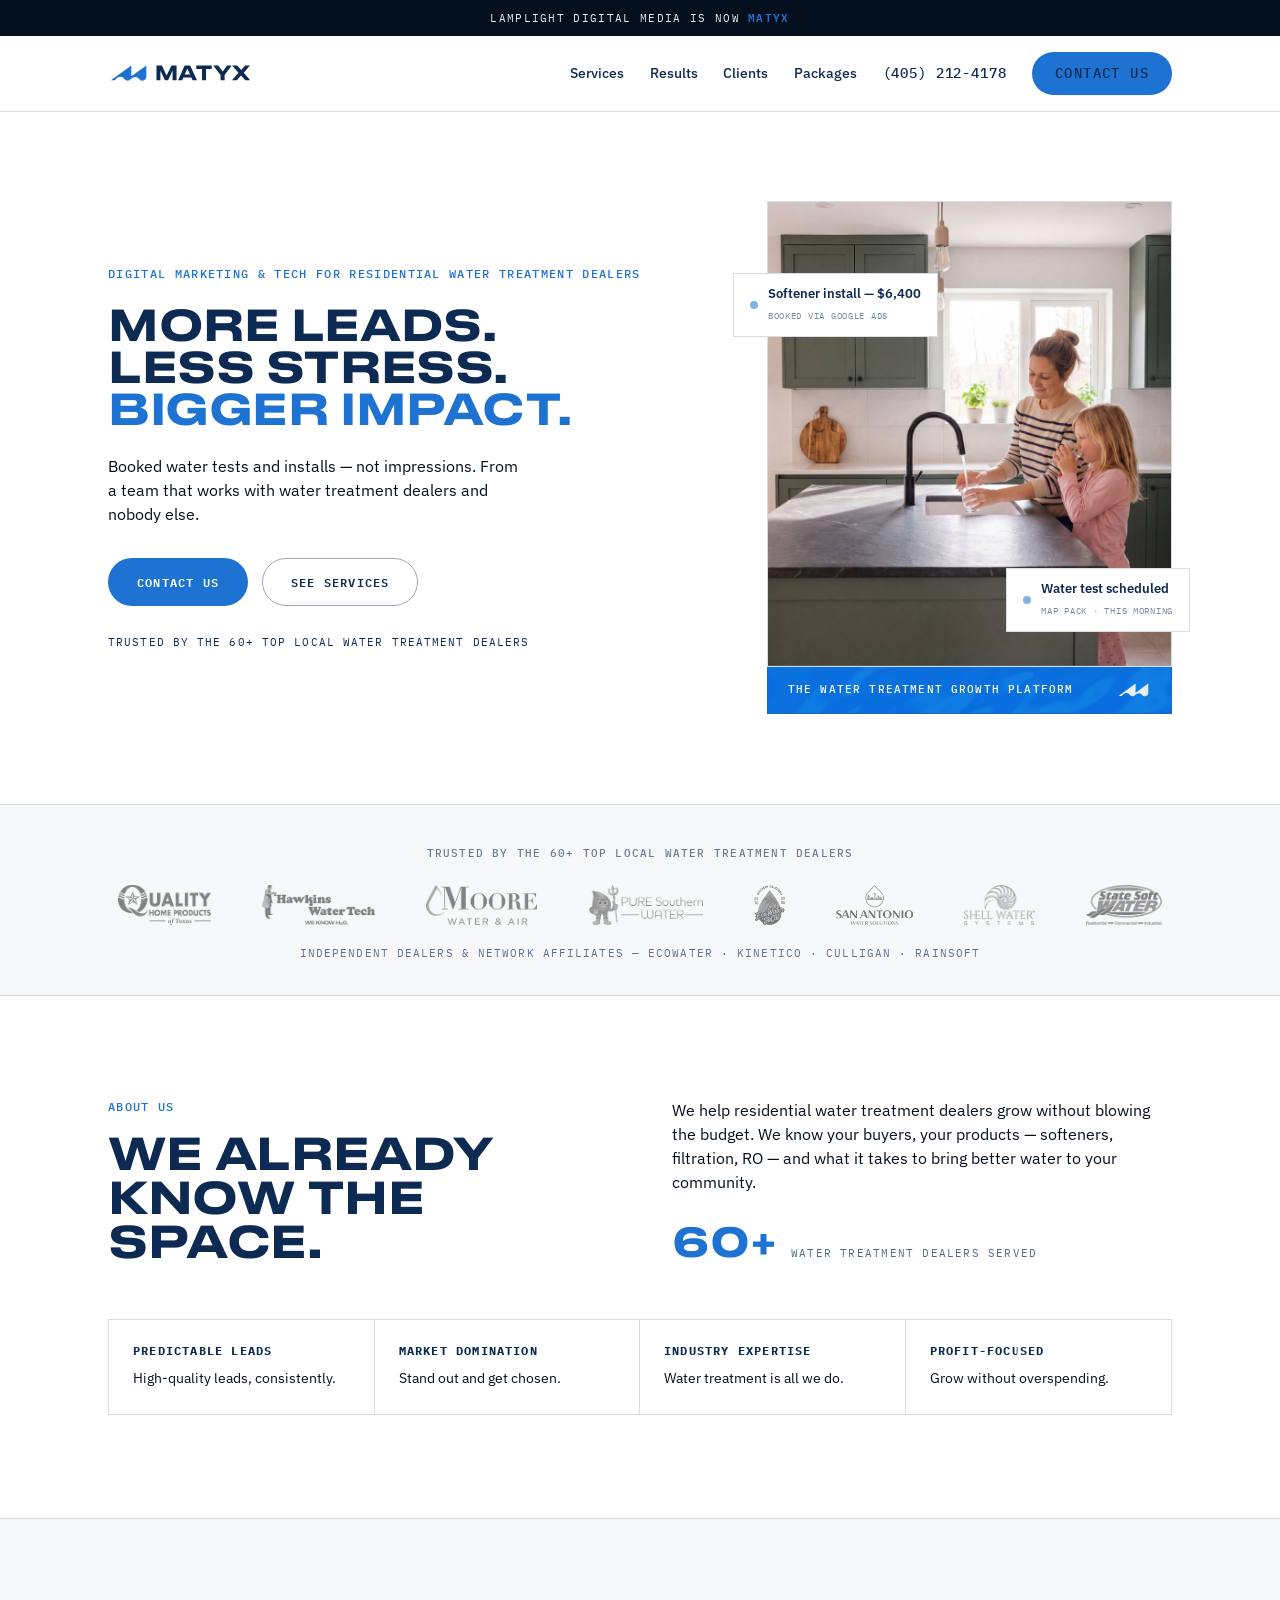
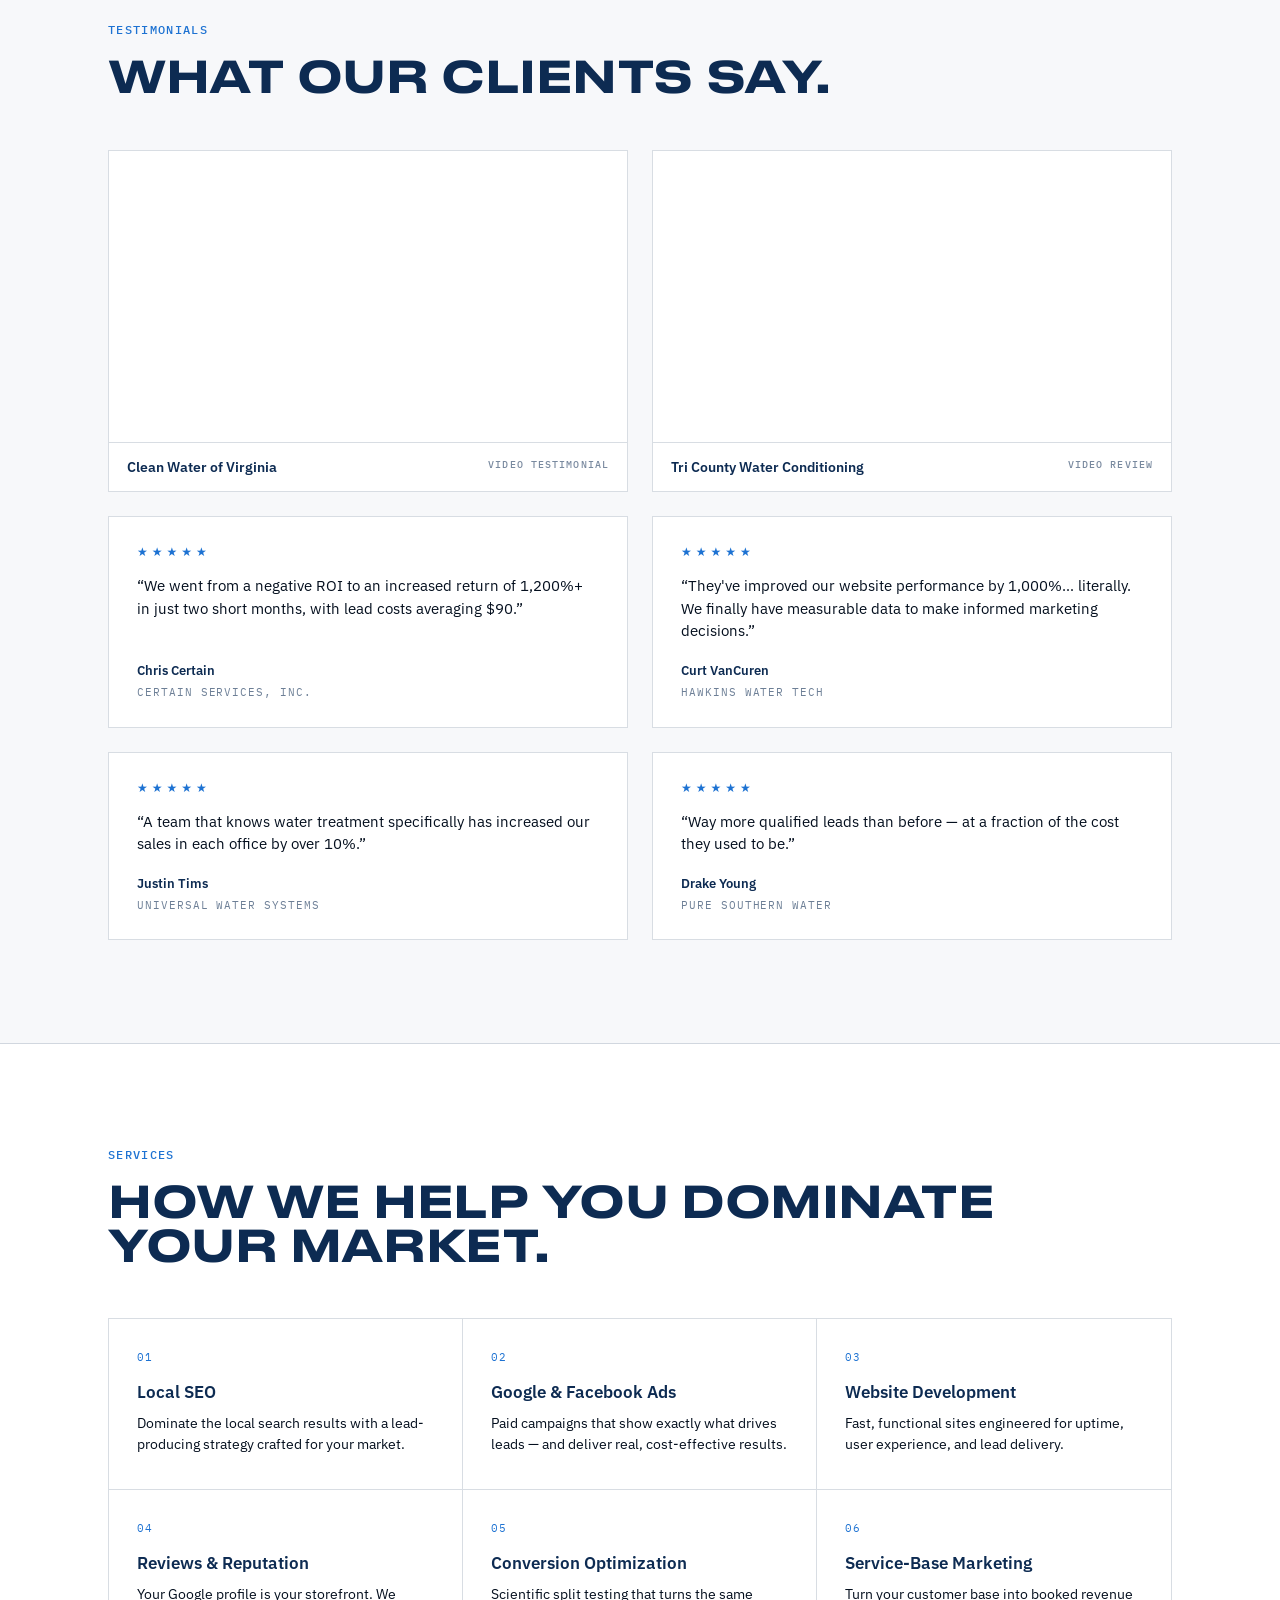
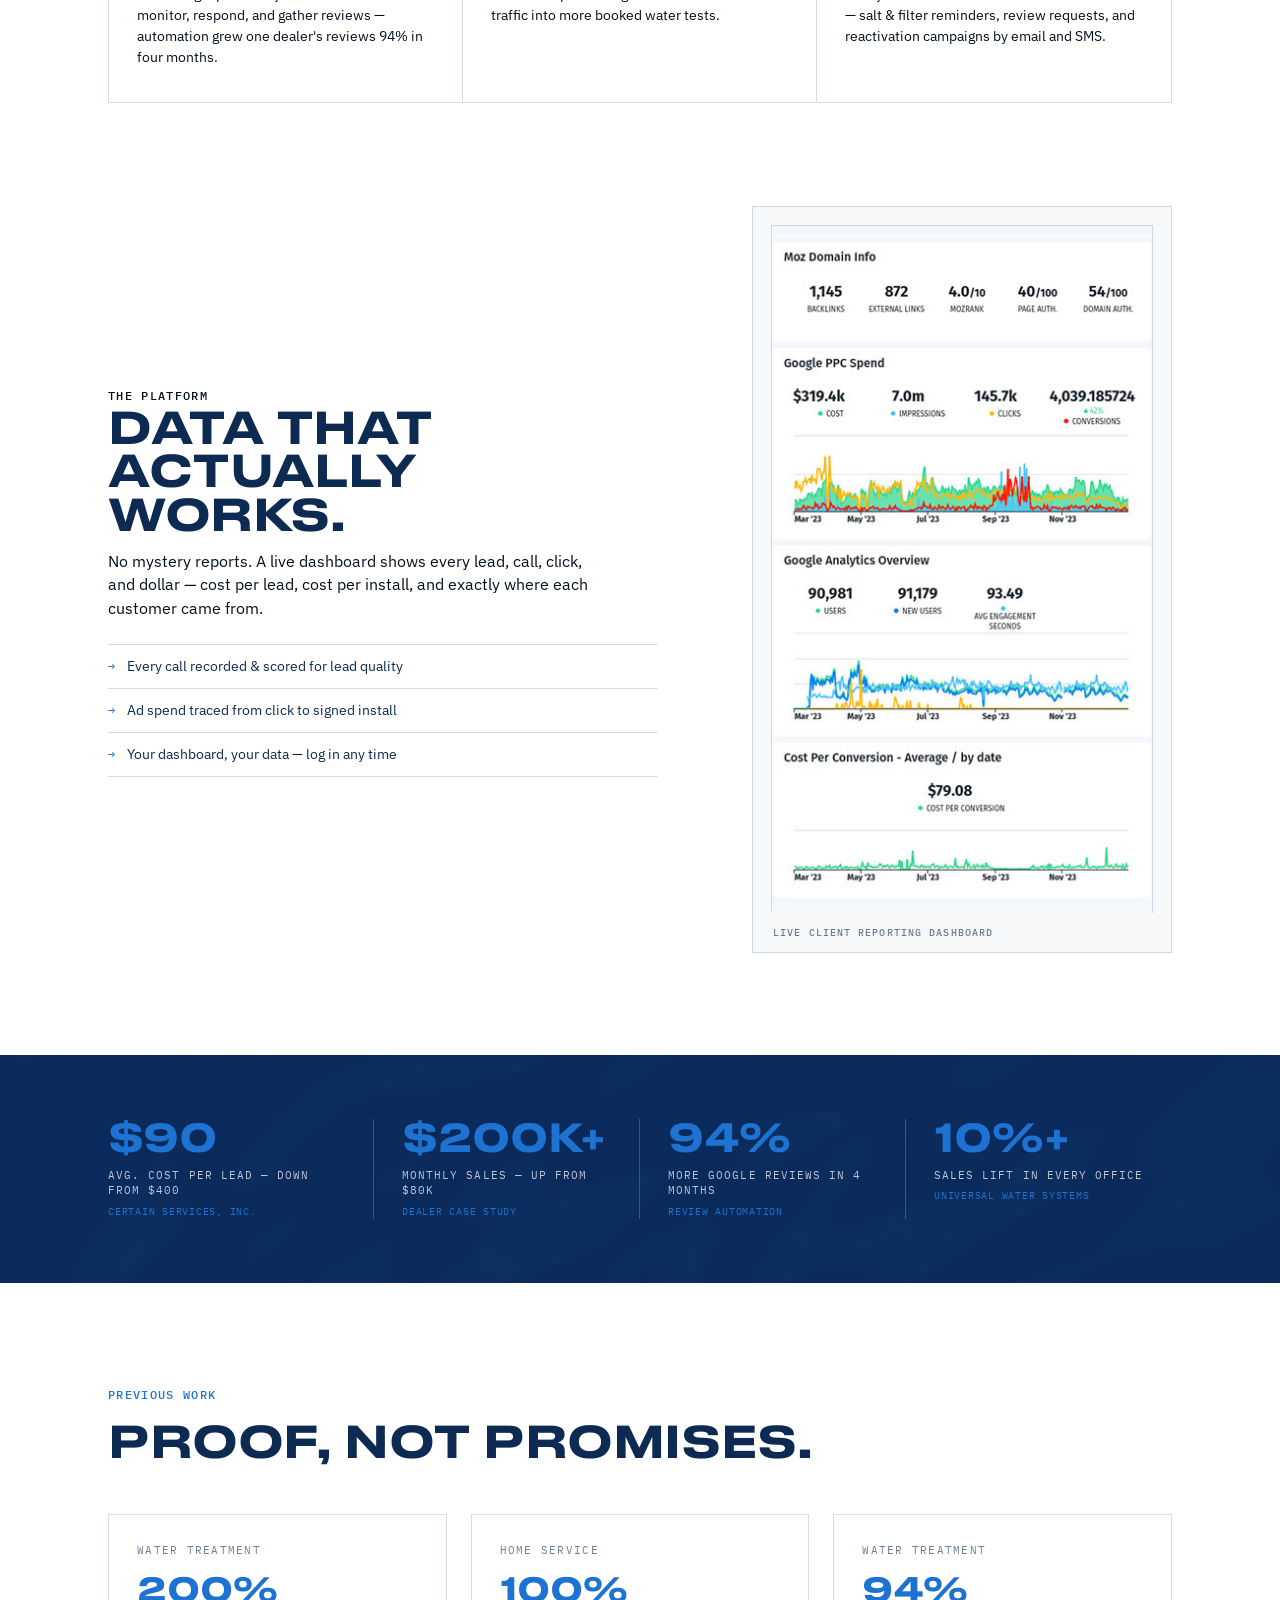
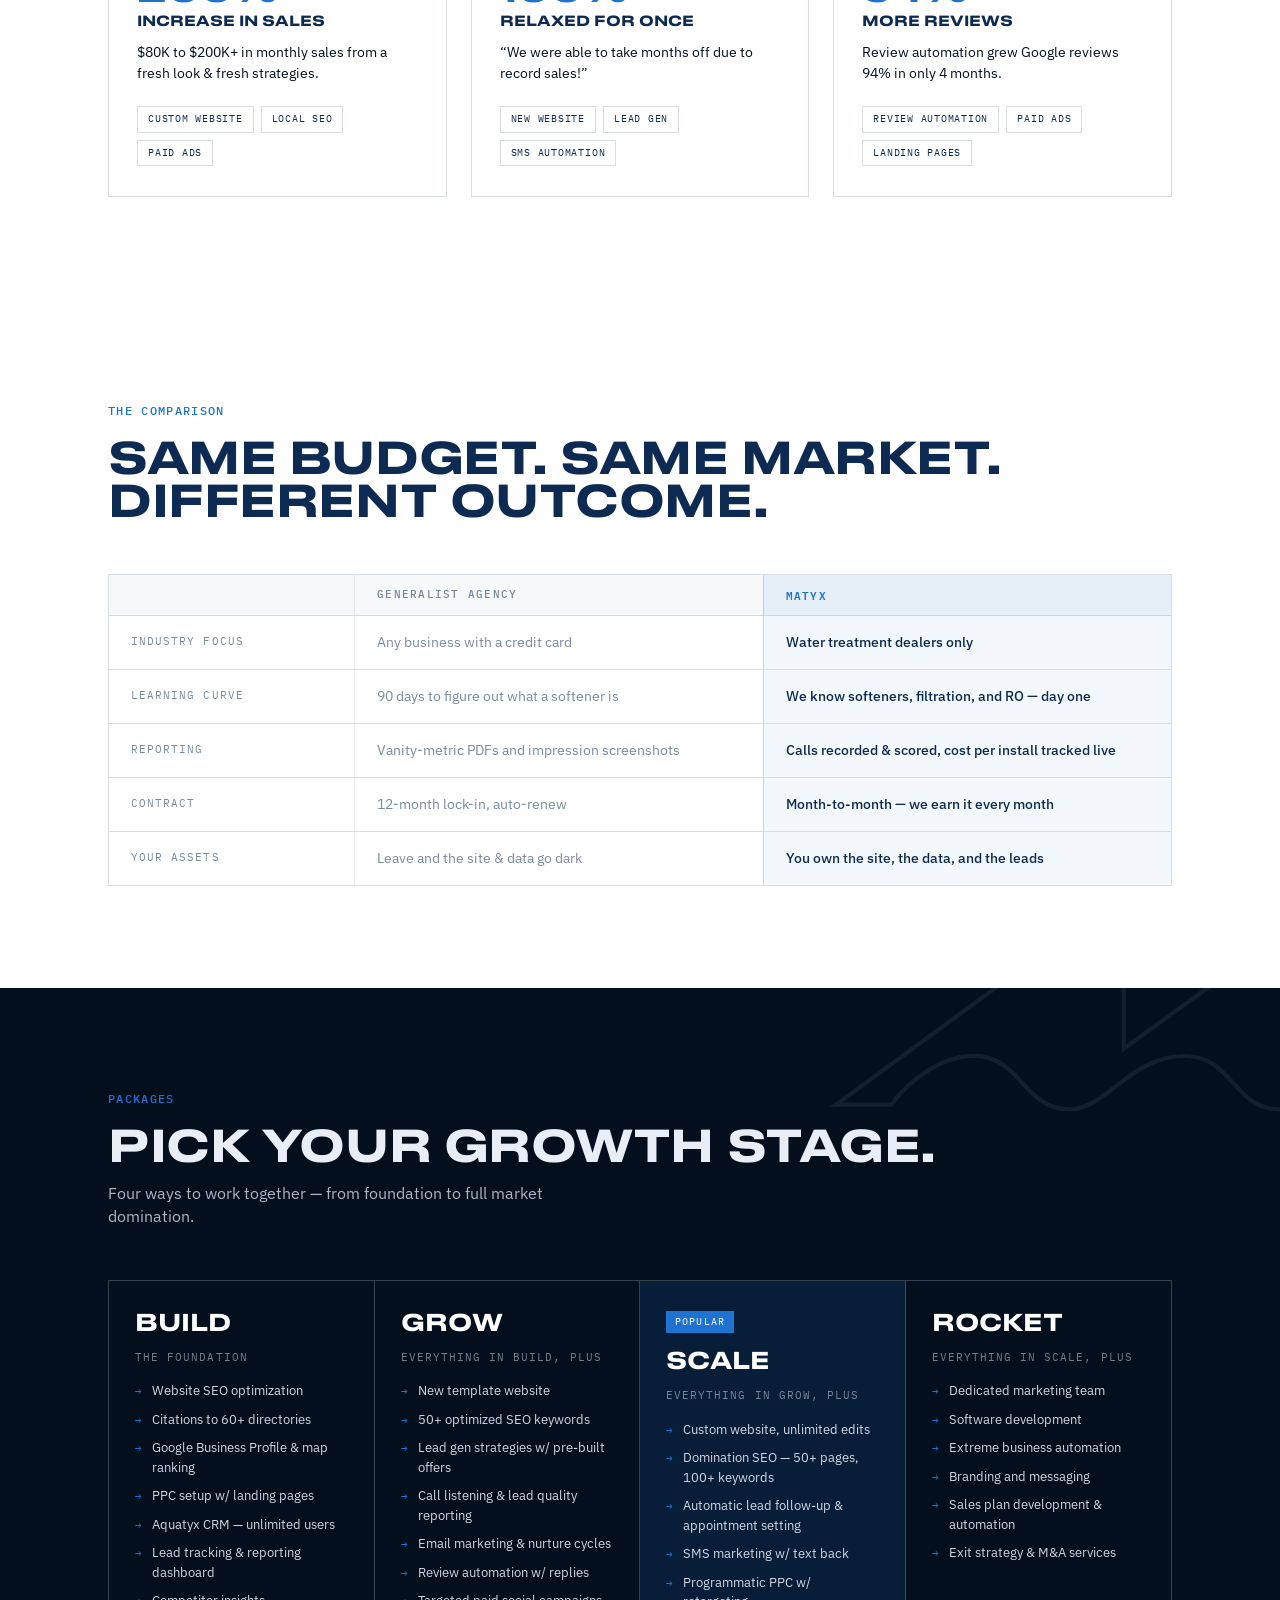
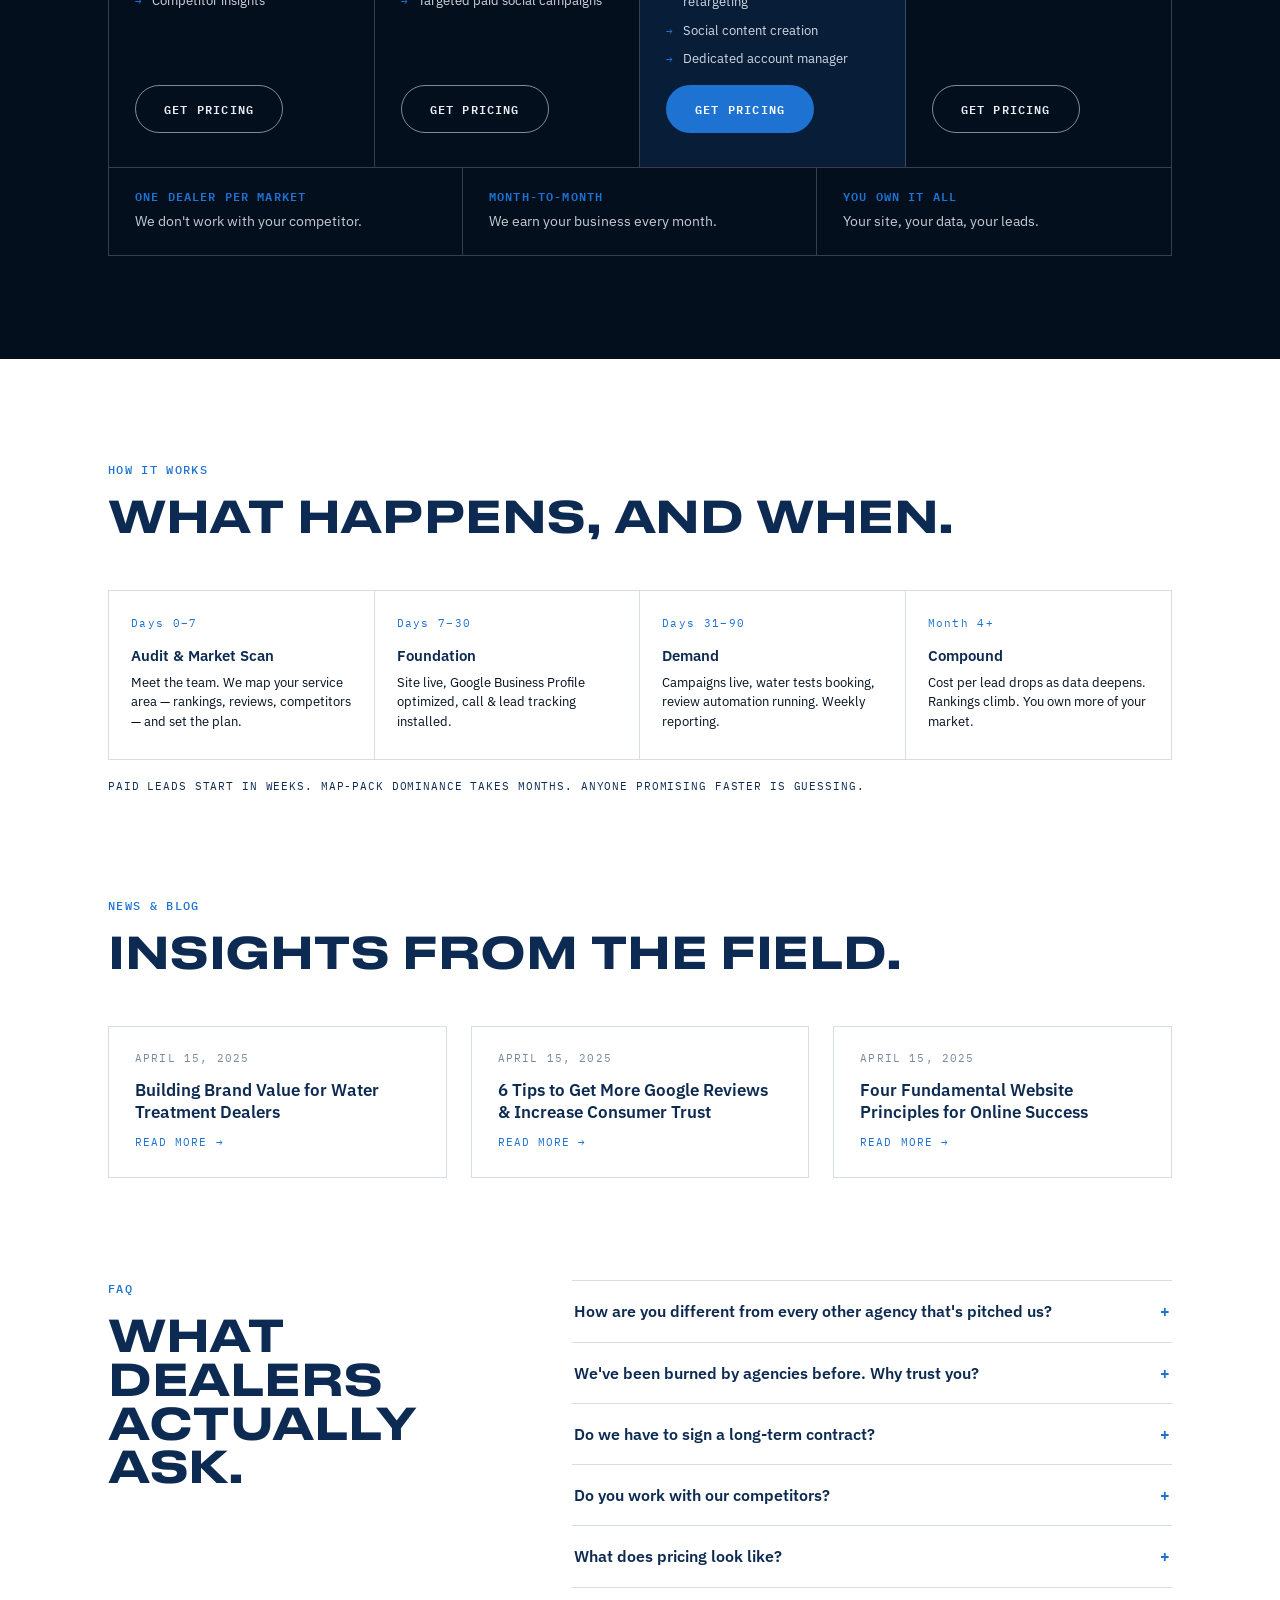
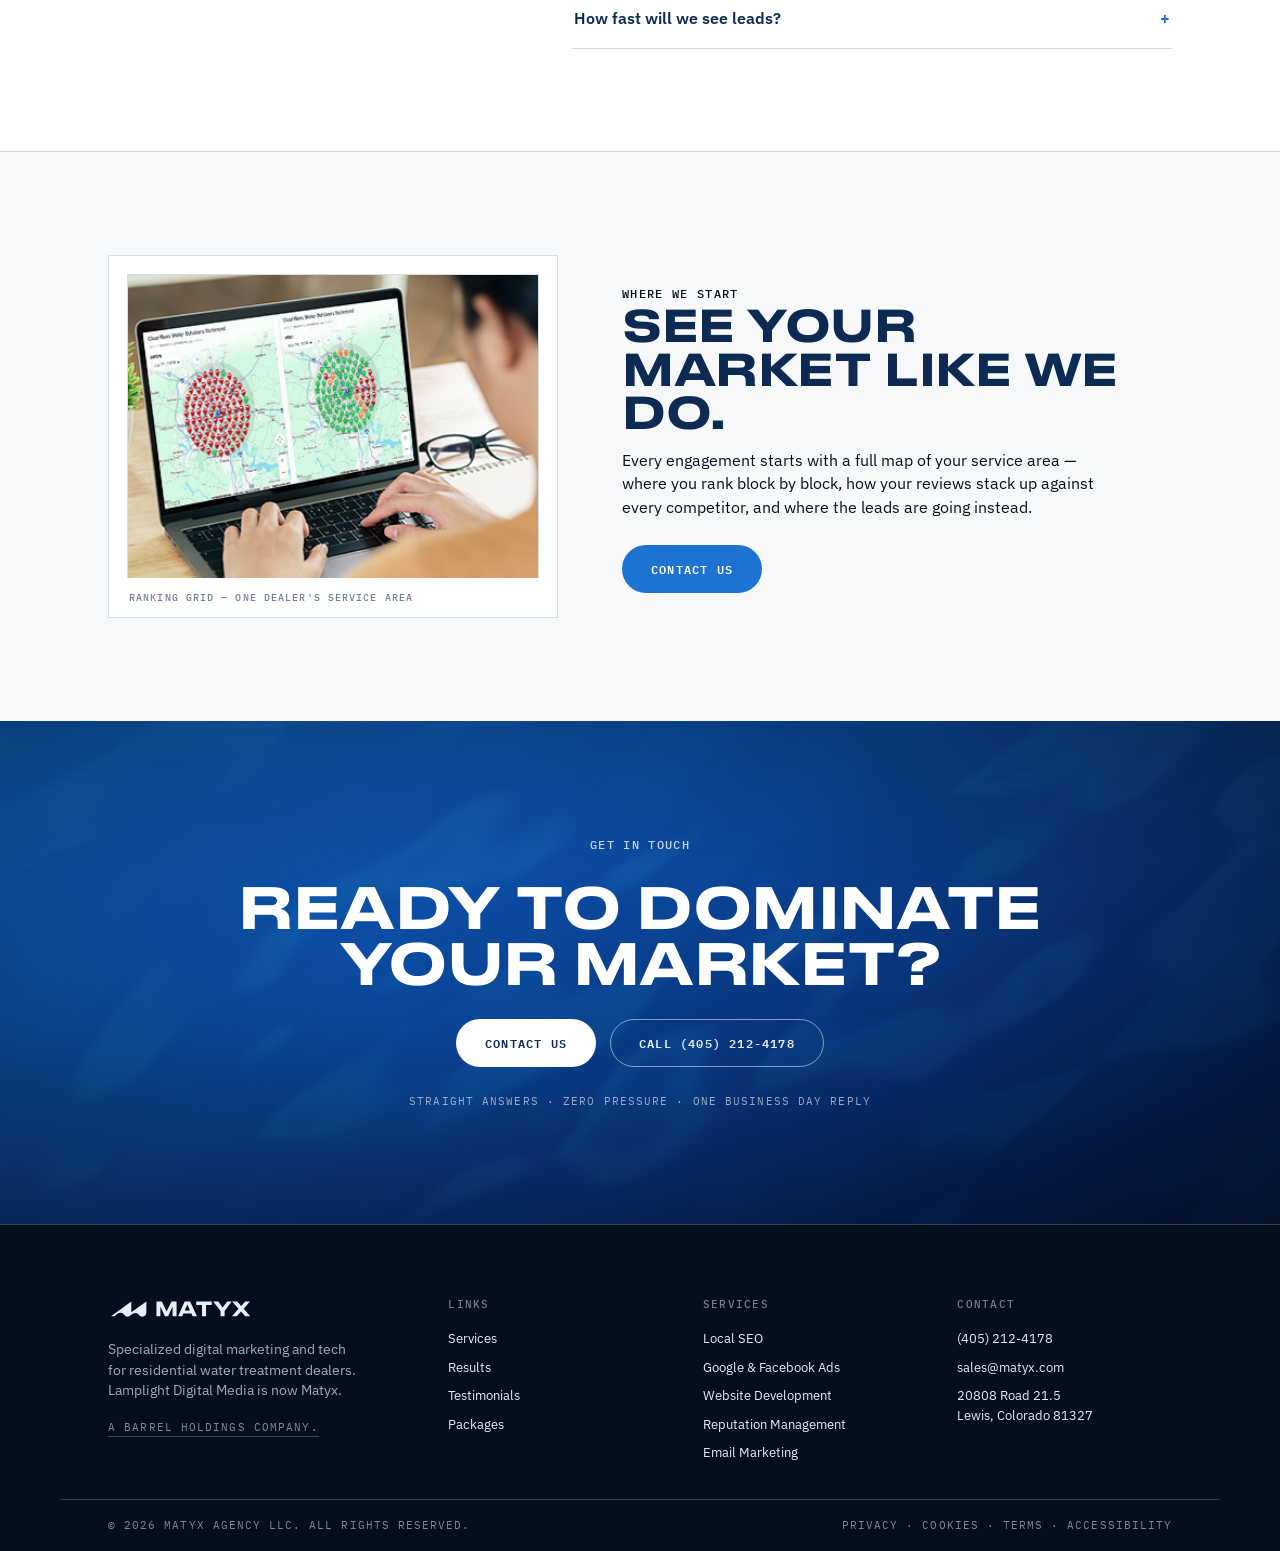
==== index.html @ 0704d893 "Add files via upload" ====
<!DOCTYPE html>
<html lang="en">
<head>
<meta charset="UTF-8">
<meta name="viewport" content="width=device-width, initial-scale=1.0">
<title>Matyx — Digital Marketing &amp; Tech for Water Treatment Dealers</title>
<meta name="description" content="Lamplight Digital Media is now Matyx. Specialized digital marketing and tech for residential water treatment dealers — more leads, less stress, bigger impact.">

<link rel="canonical" href="https://matyxdm.github.io/matyx-landing-page/">
<meta name="theme-color" content="#0D2B52">
<meta property="og:type" content="website">
<meta property="og:site_name" content="Matyx">
<meta property="og:title" content="Matyx — Digital Marketing &amp; Tech for Water Treatment Dealers">
<meta property="og:description" content="Lamplight Digital Media is now Matyx. Specialized digital marketing and tech for residential water treatment dealers — more leads, less stress, bigger impact.">
<meta property="og:url" content="https://matyxdm.github.io/matyx-landing-page/">
<meta property="og:image" content="https://matyxdm.github.io/matyx-landing-page/mom-daughter-green-island.jpg">
<meta name="twitter:card" content="summary_large_image">
<link rel="icon" type="image/svg+xml" href="icon.svg">
<link rel="preconnect" href="https://fonts.googleapis.com">
<link rel="preconnect" href="https://fonts.gstatic.com" crossorigin>
<link href="https://fonts.googleapis.com/css2?family=IBM+Plex+Sans:wght@400;500;600;700&family=IBM+Plex+Mono:wght@400;500;600&family=Archivo:wght@800&display=swap" rel="stylesheet">

<link rel="stylesheet" href="site.css">
<script type="application/ld+json">
{
  "@context": "https://schema.org",
  "@type": "ProfessionalService",
  "@id": "https://matyxdm.github.io/matyx-landing-page/#org",
  "name": "Matyx",
  "legalName": "Matyx Agency LLC",
  "alternateName": "Lamplight Digital Media",
  "description": "Specialized digital marketing and technology for residential water treatment dealers: local SEO, Google and Facebook ads, conversion websites, reputation management, and marketing automation.",
  "url": "https://matyxdm.github.io/matyx-landing-page/",
  "logo": "https://matyxdm.github.io/matyx-landing-page/logo-primary.svg",
  "image": "https://matyxdm.github.io/matyx-landing-page/mom-daughter-green-island.jpg",
  "telephone": "+1-405-212-4178",
  "email": "sales@matyx.com",
  "address": {
    "@type": "PostalAddress",
    "streetAddress": "20808 Road 21.5",
    "addressLocality": "Lewis",
    "addressRegion": "CO",
    "postalCode": "81327",
    "addressCountry": "US"
  },
  "areaServed": "United States",
  "parentOrganization": { "@type": "Organization", "name": "Barrel Holdings", "url": "https://barrel-holdings.com" },
  "knowsAbout": ["water treatment marketing", "water softener lead generation", "local SEO for water treatment dealers", "Google Ads for home services", "review and reputation management"],
  "hasOfferCatalog": {
    "@type": "OfferCatalog",
    "name": "Services",
    "itemListElement": [
      { "@type": "Offer", "itemOffered": { "@type": "Service", "name": "Local SEO for water treatment dealers" } },
      { "@type": "Offer", "itemOffered": { "@type": "Service", "name": "Google & Facebook advertising" } },
      { "@type": "Offer", "itemOffered": { "@type": "Service", "name": "Website development" } },
      { "@type": "Offer", "itemOffered": { "@type": "Service", "name": "Reviews & reputation management" } },
      { "@type": "Offer", "itemOffered": { "@type": "Service", "name": "Conversion rate optimization" } },
      { "@type": "Offer", "itemOffered": { "@type": "Service", "name": "Email & SMS service-base marketing" } }
    ]
  }
}
</script>
<script type="application/ld+json">
{
  "@context": "https://schema.org",
  "@type": "FAQPage",
  "mainEntity": [
    {
      "@type": "Question",
      "name": "How is Matyx different from other marketing agencies?",
      "acceptedAnswer": {
        "@type": "Answer",
        "text": "Matyx only works with water treatment dealers. There is no learning curve on the products, buyers, or seasonality, and every decision is informed by campaign data from 60+ dealers."
      }
    },
    {
      "@type": "Question",
      "name": "Why trust Matyx if we've been burned by agencies before?",
      "acceptedAnswer": {
        "@type": "Answer",
        "text": "Everything is verifiable: calls are recorded and scored, every dollar is traced from click to install, and clients get a live dashboard they can check any time instead of a monthly PDF."
      }
    },
    {
      "@type": "Question",
      "name": "Do we have to sign a long-term contract?",
      "acceptedAnswer": {
        "@type": "Answer",
        "text": "No. Matyx works month-to-month and earns your business every month."
      }
    },
    {
      "@type": "Question",
      "name": "Does Matyx work with our competitors?",
      "acceptedAnswer": {
        "@type": "Answer",
        "text": "One dealer per market. If Matyx works with you, it does not take your competitor's call."
      }
    },
    {
      "@type": "Question",
      "name": "What does pricing look like?",
      "acceptedAnswer": {
        "@type": "Answer",
        "text": "Four packages \u2014 Build, Grow, Scale, and Rocket \u2014 sized to where your dealership is today. Request pricing and Matyx will recommend the one that actually fits."
      }
    },
    {
      "@type": "Question",
      "name": "How fast will we see leads?",
      "acceptedAnswer": {
        "@type": "Answer",
        "text": "Paid campaigns typically produce booked appointments within the first few weeks. Organic rankings and map-pack dominance build over months, with the trajectory visible in your dashboard."
      }
    }
  ]
}
</script>
</head>
<body>

<!-- ================= ANNOUNCEMENT ================= -->
<div class="announce">Lamplight Digital Media is now <em>Matyx</em></div>

<!-- ================= NAV ================= -->
<header class="nav">
  <input type="checkbox" id="navToggle" class="nav-toggle">
  <div class="nav-inner">
    <a class="nav-logo" href="#top" aria-label="Matyx home">
      <img src="logo-primary.svg" alt="Matyx">
    </a>
    <nav class="nav-links" aria-label="Primary">
      <a href="#services">Services</a>
      <a href="#work">Results</a>
      <a href="#testimonials">Clients</a>
      <a href="#packages">Packages</a>
      <a class="nav-phone" href="tel:+14052124178">(405) 212-4178</a>
      <a class="btn btn-blue" href="contact.html">Contact Us</a>
    </nav>
    <label for="navToggle" class="nav-burger" aria-label="Toggle menu"><span></span><span></span><span></span></label>
  </div>
  <nav class="nav-menu" aria-label="Mobile">
    <a href="#services">Services</a>
    <a href="#work">Results</a>
    <a href="#testimonials">Clients</a>
    <a href="#packages">Packages</a>
    <a href="contact.html">Contact</a>
    <a href="tel:+14052124178">Call (405) 212-4178</a>
  </nav>
</header>

<!-- ================= HERO ================= -->
<section class="hero" id="top">
  <div class="wrap hero-grid">
    <div class="hero-copy">
      <span class="eyebrow rv">Digital Marketing &amp; Tech for Residential Water Treatment Dealers</span>
      <h1 class="display hero-h1">
        <span class="rv">More leads.</span>
        <span class="rv rv-d1">Less stress.</span>
        <span class="rv rv-d2 accent">Bigger impact.</span>
      </h1>
      <p class="hero-sub rv rv-d2">Booked water tests and installs — not impressions. From a team that works with water treatment dealers and nobody else.</p>
      <div class="hero-actions rv rv-d3">
        <a class="btn btn-blue" href="contact.html">Contact Us</a>
        <a class="btn btn-outline-navy" href="#services">See Services</a>
      </div>
      <p class="hero-trust rv rv-d3">Trusted by the 60+ top local water treatment dealers</p>
    </div>
    <div class="hero-media rv rv-d1">
      <div class="photo">
        <img src="mom-daughter-green-island.jpg" alt="A mother and daughter share a glass of water at their kitchen island" fetchpriority="high">
      </div>
      <!-- VET: illustrative lead-notification vignettes — representative job types/values, not specific client claims -->
      <div class="toast toast-1" aria-hidden="true">
        <span class="t-dot"></span>
        <div><strong>Softener install — $6,400</strong><span>Booked via Google Ads</span></div>
      </div>
      <div class="toast toast-2" aria-hidden="true">
        <span class="t-dot"></span>
        <div><strong>Water test scheduled</strong><span>Map Pack &middot; this morning</span></div>
      </div>
      <div class="plate">
        <span class="eyebrow">The Water Treatment Growth Platform</span>
        <img src="icon-ice.svg" alt="" aria-hidden="true">
      </div>
    </div>
  </div>
</section>

<!-- ================= CLIENT LOGOS ================= -->
<section class="clients" aria-label="Clients">
  <div class="wrap clients-inner">
    <div class="clients-label"><span class="eyebrow">Trusted by the 60+ top local water treatment dealers</span></div>
    <div class="logo-row">
      <img src="quality.png" alt="Quality Home Products of Texas">
      <img src="hawk.png" alt="Hawkins Water Tech">
      <img src="moore.png" alt="Moore Water &amp; Air">
      <img src="pure-southern.png" alt="Pure Southern Water">
      <img src="ecosocal.png" alt="EcoWater Southern California">
      <img src="san.png" alt="San Antonio Water Solutions">
      <img src="shell.png" alt="Shell Water Systems">
      <img src="state.png" alt="State Soft Water">
    </div>
    <!-- VET: confirm client roster supports naming these dealer networks -->
    <p class="clients-networks">Independent dealers &amp; network affiliates — EcoWater &middot; Kinetico &middot; Culligan &middot; RainSoft</p>
  </div>
</section>

<!-- ================= ABOUT ================= -->
<section class="section" id="about">
  <div class="wrap">
    <div class="about-grid">
      <div class="section-head" style="margin-bottom:0">
        <span class="eyebrow rv">About us</span>
        <h2 class="display rv rv-d1">We already know the space.</h2>
      </div>
      <div class="about-right rv rv-d2">
        <p>We help residential water treatment dealers grow without blowing the budget. We know your buyers, your products — softeners, filtration, RO — and what it takes to bring better water to your community.</p>
        <div class="stat">
          <span class="num">60+</span>
          <span class="lbl">Water treatment dealers served</span>
        </div>
      </div>
    </div>
    <div class="pillar-row frame rv rv-d2">
      <div class="cell"><h3>Predictable Leads</h3><p>High-quality leads, consistently.</p></div>
      <div class="cell"><h3>Market Domination</h3><p>Stand out and get chosen.</p></div>
      <div class="cell"><h3>Industry Expertise</h3><p>Water treatment is all we do.</p></div>
      <div class="cell"><h3>Profit-Focused</h3><p>Grow without overspending.</p></div>
    </div>
  </div>
</section>

<!-- ================= TESTIMONIALS ================= -->
<section class="testi-section section" id="testimonials">
  <div class="wrap">
    <div class="section-head">
      <span class="eyebrow rv">Testimonials</span>
      <h2 class="display rv rv-d1">What our clients say.</h2>
    </div>
    <div class="video-grid rv rv-d1">
      <figure class="video-card">
        <div class="embed">
          <iframe src="https://www.youtube-nocookie.com/embed/NvCfTpfBpXk" title="Clean Water of Virginia testimonial" loading="lazy" allow="accelerometer; autoplay; clipboard-write; encrypted-media; gyroscope; picture-in-picture" allowfullscreen></iframe>
        </div>
        <figcaption class="cap">
          <span class="who">Clean Water of Virginia</span>
          <span class="eyebrow">Video testimonial</span>
        </figcaption>
      </figure>
      <figure class="video-card">
        <div class="embed">
          <iframe src="https://www.youtube-nocookie.com/embed/fwCjigZ-be4" title="Tri County Water Conditioning review" loading="lazy" allow="accelerometer; autoplay; clipboard-write; encrypted-media; gyroscope; picture-in-picture" allowfullscreen></iframe>
        </div>
        <figcaption class="cap">
          <span class="who">Tri County Water Conditioning</span>
          <span class="eyebrow">Video review</span>
        </figcaption>
      </figure>
    </div>
    <div class="quote-grid">
      <figure class="quote-card rv">
        <span class="stars" aria-label="5 stars">★★★★★</span>
        <blockquote>&ldquo;We went from a negative ROI to an increased return of 1,200%+ in just two short months, with lead costs averaging $90.&rdquo;</blockquote>
        <figcaption><p class="who">Chris Certain</p><p class="co">Certain Services, Inc.</p></figcaption>
      </figure>
      <figure class="quote-card rv rv-d1">
        <span class="stars" aria-label="5 stars">★★★★★</span>
        <blockquote>&ldquo;They've improved our website performance by 1,000%&hellip; literally. We finally have measurable data to make informed marketing decisions.&rdquo;</blockquote>
        <figcaption><p class="who">Curt VanCuren</p><p class="co">Hawkins Water Tech</p></figcaption>
      </figure>
      <figure class="quote-card rv rv-d2">
        <span class="stars" aria-label="5 stars">★★★★★</span>
        <blockquote>&ldquo;A team that knows water treatment specifically has increased our sales in each office by over 10%.&rdquo;</blockquote>
        <figcaption><p class="who">Justin Tims</p><p class="co">Universal Water Systems</p></figcaption>
      </figure>
      <figure class="quote-card rv rv-d3">
        <span class="stars" aria-label="5 stars">★★★★★</span>
        <blockquote>&ldquo;Way more qualified leads than before — at a fraction of the cost they used to be.&rdquo;</blockquote>
        <figcaption><p class="who">Drake Young</p><p class="co">Pure Southern Water</p></figcaption>
      </figure>
    </div>
  </div>
</section>

<!-- ================= SERVICES ================= -->
<section class="section" id="services">
  <div class="wrap">
    <div class="section-head">
      <span class="eyebrow rv">Services</span>
      <h2 class="display rv rv-d1">How we help you dominate your market.</h2>
    </div>
    <div class="services-grid frame rv rv-d2">
      <article class="service">
        <span class="num">01</span>
        <h3>Local SEO</h3>
        <p>Dominate the local search results with a lead-producing strategy crafted for your market.</p>
      </article>
      <article class="service">
        <span class="num">02</span>
        <h3>Google &amp; Facebook Ads</h3>
        <p>Paid campaigns that show exactly what drives leads — and deliver real, cost-effective results.</p>
      </article>
      <article class="service">
        <span class="num">03</span>
        <h3>Website Development</h3>
        <p>Fast, functional sites engineered for uptime, user experience, and lead delivery.</p>
      </article>
      <article class="service">
        <span class="num">04</span>
        <h3>Reviews &amp; Reputation</h3>
        <p>Your Google profile is your storefront. We monitor, respond, and gather reviews — automation grew one dealer's reviews 94% in four months.</p>
      </article>
      <article class="service">
        <span class="num">05</span>
        <h3>Conversion Optimization</h3>
        <p>Scientific split testing that turns the same traffic into more booked water tests.</p>
      </article>
      <article class="service">
        <span class="num">06</span>
        <h3>Service-Base Marketing</h3>
        <p>Turn your customer base into booked revenue — salt &amp; filter reminders, review requests, and reactivation campaigns by email and SMS.</p>
      </article>
    </div>
  </div>
</section>

<!-- ================= DATA / DASHBOARD ================= -->
<section class="section data-section" id="data" style="padding-top:0">
  <div class="wrap data-grid">
    <div class="data-copy">
      <span class="eyebrow rv">The platform</span>
      <h2 class="display rv rv-d1">Data that actually works.</h2>
      <p class="rv rv-d2">No mystery reports. A live dashboard shows every lead, call, click, and dollar — cost per lead, cost per install, and exactly where each customer came from.</p>
      <ul class="data-points rv rv-d2">
        <li>Every call recorded &amp; scored for lead quality</li>
        <li>Ad spend traced from click to signed install</li>
        <li>Your dashboard, your data — log in any time</li>
      </ul>
    </div>
    <figure class="data-shot rv rv-d1">
      <img src="dash-1.jpg" alt="Live reporting dashboard: PPC spend, analytics, and cost per conversion" loading="lazy">
      <figcaption class="eyebrow">Live client reporting dashboard</figcaption>
    </figure>
  </div>
</section>

<!-- ================= METRICS ================= -->
<!-- Stats sourced from client testimonials & case studies on this page -->
<section class="metrics-band" aria-label="Results">
  <div class="wrap metrics-grid">
    <div class="metric rv"><p class="num"><em>$90</em></p><p class="lbl">Avg. cost per lead — down from $400</p><p class="src">Certain Services, Inc.</p></div>
    <div class="metric rv rv-d1"><p class="num"><em>$200K+</em></p><p class="lbl">Monthly sales — up from $80K</p><p class="src">Dealer case study</p></div>
    <div class="metric rv rv-d2"><p class="num"><em>94%</em></p><p class="lbl">More Google reviews in 4 months</p><p class="src">Review automation</p></div>
    <div class="metric rv rv-d3"><p class="num"><em>10%+</em></p><p class="lbl">Sales lift in every office</p><p class="src">Universal Water Systems</p></div>
  </div>
</section>

<!-- ================= WORK ================= -->
<section class="section" id="work">
  <div class="wrap">
    <div class="section-head">
      <span class="eyebrow rv">Previous work</span>
      <h2 class="display rv rv-d1">Proof, not promises.</h2>
    </div>
    <div class="work-grid">
      <article class="case rv">
        <span class="tag">Water Treatment</span>
        <p class="result">200% <small>Increase in sales</small></p>
        <p>$80K to $200K+ in monthly sales from a fresh look &amp; fresh strategies.</p>
        <ul><li>Custom website</li><li>Local SEO</li><li>Paid ads</li></ul>
      </article>
      <article class="case rv rv-d1">
        <span class="tag">Home Service</span>
        <p class="result">100% <small>Relaxed for once</small></p>
        <p>&ldquo;We were able to take months off due to record sales!&rdquo;</p>
        <ul><li>New website</li><li>Lead gen</li><li>SMS automation</li></ul>
      </article>
      <article class="case rv rv-d2">
        <span class="tag">Water Treatment</span>
        <p class="result">94% <small>More reviews</small></p>
        <p>Review automation grew Google reviews 94% in only 4 months.</p>
        <ul><li>Review automation</li><li>Paid ads</li><li>Landing pages</li></ul>
      </article>
    </div>
  </div>
</section>

<!-- ================= COMPARISON ================= -->
<section class="section compare-section" id="compare">
  <div class="wrap">
    <div class="section-head">
      <span class="eyebrow rv">The comparison</span>
      <h2 class="display rv rv-d1">Same budget. Same market. Different outcome.</h2>
    </div>
    <div class="compare-table frame rv rv-d2">
      <div class="compare-row compare-head-row">
        <div class="c-label"></div>
        <div class="c-them">Generalist agency</div>
        <div class="c-us">Matyx</div>
      </div>
      <div class="compare-row">
        <div class="c-label">Industry focus</div>
        <div class="c-them">Any business with a credit card</div>
        <div class="c-us">Water treatment dealers only</div>
      </div>
      <div class="compare-row">
        <div class="c-label">Learning curve</div>
        <div class="c-them">90 days to figure out what a softener is</div>
        <div class="c-us">We know softeners, filtration, and RO — day one</div>
      </div>
      <div class="compare-row">
        <div class="c-label">Reporting</div>
        <div class="c-them">Vanity-metric PDFs and impression screenshots</div>
        <div class="c-us">Calls recorded &amp; scored, cost per install tracked live</div>
      </div>
      <!-- VET: contract terms + asset ownership claims below -->
      <div class="compare-row">
        <div class="c-label">Contract</div>
        <div class="c-them">12-month lock-in, auto-renew</div>
        <div class="c-us">Month-to-month — we earn it every month</div>
      </div>
      <div class="compare-row">
        <div class="c-label">Your assets</div>
        <div class="c-them">Leave and the site &amp; data go dark</div>
        <div class="c-us">You own the site, the data, and the leads</div>
      </div>
    </div>
  </div>
</section>

<!-- ================= PACKAGES ================= -->
<section class="packages-section section" id="packages">
  <svg class="packages-watermark" viewBox="0 0 140 72" aria-hidden="true">
    <path d="M129.119 10L78.4253 46.7458V10L10 60.0673H23.2023C23.2023 60.0673 31.368 48.4744 42.7524 48.4744C54.1367 48.4744 54.2857 61.17 65.6701 61.17C74.1637 61.17 80.0645 48.5042 92.7303 48.5042C104.591 48.5042 104.264 61.1998 115.648 61.1998H115.916C123.069 61.0806 129.059 55.2096 129.119 48.0869V10Z"/>
  </svg>
  <div class="wrap">
    <div class="section-head">
      <span class="eyebrow rv" style="color:var(--matyx-blue)">Packages</span>
      <h2 class="display rv rv-d1">Pick your growth stage.</h2>
      <p class="sub rv rv-d2">Four ways to work together — from foundation to full market domination.</p>
    </div>
    <div class="packages-grid rv rv-d2">
      <article class="pack">
        <h3 class="pack-name">Build</h3>
        <p class="pack-base">The foundation</p>
        <ul>
          <li>Website SEO optimization</li>
          <li>Citations to 60+ directories</li>
          <li>Google Business Profile &amp; map ranking</li>
          <li>PPC setup w/ landing pages</li>
          <li>Aquatyx CRM — unlimited users</li>
          <li>Lead tracking &amp; reporting dashboard</li>
          <li>Competitor insights</li>
        </ul>
        <a class="btn btn-outline-ice" href="contact.html">Get Pricing</a>
      </article>
      <article class="pack">
        <h3 class="pack-name">Grow</h3>
        <p class="pack-base">Everything in Build, plus</p>
        <ul>
          <li>New template website</li>
          <li>50+ optimized SEO keywords</li>
          <li>Lead gen strategies w/ pre-built offers</li>
          <li>Call listening &amp; lead quality reporting</li>
          <li>Email marketing &amp; nurture cycles</li>
          <li>Review automation w/ replies</li>
          <li>Targeted paid social campaigns</li>
        </ul>
        <a class="btn btn-outline-ice" href="contact.html">Get Pricing</a>
      </article>
      <article class="pack popular">
        <span class="pack-tag">Popular</span>
        <h3 class="pack-name">Scale</h3>
        <p class="pack-base">Everything in Grow, plus</p>
        <ul>
          <li>Custom website, unlimited edits</li>
          <li>Domination SEO — 50+ pages, 100+ keywords</li>
          <li>Automatic lead follow-up &amp; appointment setting</li>
          <li>SMS marketing w/ text back</li>
          <li>Programmatic PPC w/ retargeting</li>
          <li>Social content creation</li>
          <li>Dedicated account manager</li>
        </ul>
        <a class="btn btn-blue" href="contact.html">Get Pricing</a>
      </article>
      <article class="pack">
        <h3 class="pack-name">Rocket</h3>
        <p class="pack-base">Everything in Scale, plus</p>
        <ul>
          <li>Dedicated marketing team</li>
          <li>Software development</li>
          <li>Extreme business automation</li>
          <li>Branding and messaging</li>
          <li>Sales plan development &amp; automation</li>
          <li>Exit strategy &amp; M&amp;A services</li>
        </ul>
        <a class="btn btn-outline-ice" href="contact.html">Get Pricing</a>
      </article>
    </div>
    <!-- VET: confirm territory exclusivity, month-to-month terms, and asset ownership before launch -->
    <div class="trust-row rv">
      <div class="trust-cell">
        <h3>One dealer per market</h3>
        <p>We don't work with your competitor.</p>
      </div>
      <div class="trust-cell">
        <h3>Month-to-month</h3>
        <p>We earn your business every month.</p>
      </div>
      <div class="trust-cell">
        <h3>You own it all</h3>
        <p>Your site, your data, your leads.</p>
      </div>
    </div>
  </div>
</section>

<!-- ================= PROCESS ================= -->
<section class="section" id="process">
  <div class="wrap">
    <div class="section-head">
      <span class="eyebrow rv">How it works</span>
      <h2 class="display rv rv-d1">What happens, and when.</h2>
    </div>
    <!-- VET: timeline phase claims — confirm typical delivery pace with the team -->
    <div class="process-grid frame rv rv-d2">
      <article class="step">
        <span class="step-num">Days 0&ndash;7</span>
        <h3>Audit &amp; Market Scan</h3>
        <p>Meet the team. We map your service area — rankings, reviews, competitors — and set the plan.</p>
      </article>
      <article class="step">
        <span class="step-num">Days 7&ndash;30</span>
        <h3>Foundation</h3>
        <p>Site live, Google Business Profile optimized, call &amp; lead tracking installed.</p>
      </article>
      <article class="step">
        <span class="step-num">Days 31&ndash;90</span>
        <h3>Demand</h3>
        <p>Campaigns live, water tests booking, review automation running. Weekly reporting.</p>
      </article>
      <article class="step">
        <span class="step-num">Month 4+</span>
        <h3>Compound</h3>
        <p>Cost per lead drops as data deepens. Rankings climb. You own more of your market.</p>
      </article>
    </div>
    <p class="process-note rv rv-d2">Paid leads start in weeks. Map-pack dominance takes months. Anyone promising faster is guessing.</p>
  </div>
</section>

<!-- ================= BLOG ================= -->
<section class="section" id="blog" style="padding-top:0">
  <div class="wrap">
    <div class="section-head">
      <span class="eyebrow rv">News &amp; blog</span>
      <h2 class="display rv rv-d1">Insights from the field.</h2>
    </div>
    <div class="blog-grid">
      <!-- Blog post links are placeholders — point at migrated post URLs when ready -->
      <a class="post rv" href="#blog">
        <span class="date">April 15, 2025</span>
        <h3>Building Brand Value for Water Treatment Dealers</h3>
        <span class="more">Read more →</span>
      </a>
      <a class="post rv rv-d1" href="#blog">
        <span class="date">April 15, 2025</span>
        <h3>6 Tips to Get More Google Reviews &amp; Increase Consumer Trust</h3>
        <span class="more">Read more →</span>
      </a>
      <a class="post rv rv-d2" href="#blog">
        <span class="date">April 15, 2025</span>
        <h3>Four Fundamental Website Principles for Online Success</h3>
        <span class="more">Read more →</span>
      </a>
    </div>
  </div>
</section>

<!-- ================= FAQ ================= -->
<section class="section faq-section" id="faq" style="padding-top:0">
  <div class="wrap faq-grid">
    <div class="section-head" style="margin-bottom:0">
      <span class="eyebrow rv">FAQ</span>
      <h2 class="display rv rv-d1">What dealers actually ask.</h2>
    </div>
    <div class="faq-list rv rv-d1">
      <details class="faq">
        <summary>How are you different from every other agency that's pitched us?</summary>
        <p>We only work with water treatment dealers. No learning curve on your products, your buyers, or your seasonality — and 60+ dealers' worth of campaign data behind every decision we make.</p>
      </details>
      <details class="faq">
        <summary>We've been burned by agencies before. Why trust you?</summary>
        <p>Most of our clients came to us burned. That's why everything is verifiable: calls recorded and scored, every dollar traced from click to install, and a live dashboard you can check any time — not a monthly PDF.</p>
      </details>
      <!-- VET: contract terms -->
      <details class="faq">
        <summary>Do we have to sign a long-term contract?</summary>
        <p>No. We work month-to-month and earn your business every month.</p>
      </details>
      <!-- VET: territory exclusivity policy -->
      <details class="faq">
        <summary>Do you work with our competitors?</summary>
        <p>One dealer per market. If we work with you, we don't take your competitor's call.</p>
      </details>
      <details class="faq">
        <summary>What does pricing look like?</summary>
        <p>Four packages — Build, Grow, Scale, and Rocket — sized to where your dealership is today. Request pricing and we'll tell you which one actually fits, even if it's the cheapest one.</p>
      </details>
      <details class="faq">
        <summary>How fast will we see leads?</summary>
        <p>Paid campaigns typically produce booked appointments within the first few weeks. Organic rankings and map-pack dominance build over months — we'll show you the trajectory in your dashboard, not promise magic.</p>
      </details>
    </div>
  </div>
</section>

<!-- ================= MARKET SCAN ================= -->
<section class="scan-section section" id="scan">
  <div class="wrap scan-grid">
    <figure class="scan-shot rv">
      <img src="dash-2.jpg" alt="Local ranking grid scan showing map positions across a service area" loading="lazy">
      <figcaption class="eyebrow">Ranking grid — one dealer's service area</figcaption>
    </figure>
    <div class="scan-copy">
      <span class="eyebrow rv">Where we start</span>
      <h2 class="display rv rv-d1">See your market like we do.</h2>
      <p class="rv rv-d2">Every engagement starts with a full map of your service area — where you rank block by block, how your reviews stack up against every competitor, and where the leads are going instead.</p>
      <div class="rv rv-d3" style="margin-top:26px">
        <a class="btn btn-blue" href="contact.html">Contact Us</a>
      </div>
    </div>
  </div>
</section>

<!-- ================= CTA ================= -->
<section class="cta" id="contact">
  <div class="wrap cta-inner">
    <span class="eyebrow rv">Get in touch</span>
    <h2 class="display cta-h2 rv rv-d1">Ready to dominate your market?</h2>
    <div class="cta-actions rv rv-d2">
      <a class="btn btn-white" href="contact.html">Contact Us</a>
      <a class="btn btn-outline-ice" href="tel:+14052124178">Call (405) 212-4178</a>
    </div>
    <p class="cta-note rv rv-d3">Straight answers &middot; zero pressure &middot; one business day reply</p>
  </div>
</section>

<!-- ================= FOOTER ================= -->
<footer class="footer">
  <div class="wrap footer-inner">
    <div class="footer-brand">
      <img src="logo-ice.svg" alt="Matyx">
      <p>Specialized digital marketing and tech for residential water treatment dealers. Lamplight Digital Media is now Matyx.</p>
      <p class="footer-holdco"><a href="https://barrel-holdings.com" target="_blank" rel="noopener">A Barrel Holdings company.</a></p>
    </div>
    <div>
      <h4>Links</h4>
      <ul>
        <li><a href="#services">Services</a></li>
        <li><a href="#work">Results</a></li>
        <li><a href="#testimonials">Testimonials</a></li>
        <li><a href="#packages">Packages</a></li>
      </ul>
    </div>
    <div>
      <h4>Services</h4>
      <ul>
        <li><a href="#services">Local SEO</a></li>
        <li><a href="#services">Google &amp; Facebook Ads</a></li>
        <li><a href="#services">Website Development</a></li>
        <li><a href="#services">Reputation Management</a></li>
        <li><a href="#services">Email Marketing</a></li>
      </ul>
    </div>
    <div>
      <h4>Contact</h4>
      <ul>
        <li><a href="tel:+14052124178">(405) 212-4178</a></li>
        <li><a href="mailto:sales@matyx.com">sales@matyx.com</a></li>
        <li>20808 Road 21.5<br>Lewis, Colorado 81327</li>
      </ul>
    </div>
  </div>
  <div class="wrap footer-bottom">
    <span>© 2026 Matyx Agency LLC. All rights reserved.</span>
    <span><a href="privacy.html">Privacy</a> &middot; <a href="cookies.html">Cookies</a> &middot; <a href="terms.html">Terms</a> &middot; <a href="accessibility.html">Accessibility</a></span>
  </div>
</footer>

<!-- Sticky click-to-call bar (mobile only) -->
<a class="call-bar" href="tel:+14052124178">Call (405) 212-4178</a>

<script>
// Reveal on scroll
(function () {
  var els = document.querySelectorAll(".rv");
  if (!("IntersectionObserver" in window)) {
    els.forEach(function (el) { el.classList.add("in"); });
    return;
  }
  var io = new IntersectionObserver(function (entries) {
    entries.forEach(function (e) {
      if (e.isIntersecting) { e.target.classList.add("in"); io.unobserve(e.target); }
    });
  }, { threshold: 0.12, rootMargin: "0px 0px -40px 0px" });
  els.forEach(function (el) { io.observe(el); });
})();
</script>
</body>
</html>
---- site.css ----
/* ============================================================
   MATYX — brand tokens (MATYX-BRAND.md v1.0)
   ============================================================ */
@font-face {
  font-family: "Druk Text Wide";
  /* Licensed Commercial Type webfont (web license, matyx.com) */
  src: url("DrukTextWide-Medium-Web.woff2") format("woff2");
  font-weight: 500 800;
  font-display: swap;
}

:root {
  --matyx-blue: #1D72D2;
  --navy:       #0D2B52;
  --midnight:   #040F1E;
  --ice:        #E9EDF5;
  --off-white:  #F7F8FA;
  --white:      #FFFFFF;

  --font-display: "Druk Text Wide", "Archivo", system-ui, sans-serif;
  --font-body:    "IBM Plex Sans", system-ui, sans-serif;
  --font-mono:    "IBM Plex Mono", ui-monospace, monospace;

  --hairline-dark:  rgba(13, 43, 82, 0.16);
  --hairline-ice:   rgba(233, 237, 245, 0.22);

  --pad-x: clamp(20px, 4vw, 48px);
}

* { margin: 0; padding: 0; box-sizing: border-box; }
html { scroll-behavior: smooth; }
body {
  overflow-x: clip;
  font-family: var(--font-body);
  color: var(--midnight);
  background: var(--white);
  -webkit-font-smoothing: antialiased;
  line-height: 1.5;
}
img { display: block; max-width: 100%; }
a { color: inherit; text-decoration: none; }
::selection { background: var(--matyx-blue); color: var(--white); }

/* contained layout */
.wrap { max-width: 1160px; margin-inline: auto; padding-inline: var(--pad-x); }
.section { padding-block: clamp(64px, 8vw, 108px); }
.section-head { margin-bottom: clamp(32px, 4vw, 52px); }
.section-head .eyebrow { color: var(--matyx-blue); margin-bottom: 16px; display: block; }
.section-head p.sub { margin-top: 14px; max-width: 52ch; font-size: 15.5px; color: var(--navy); }

.display {
  font-family: var(--font-display);
  text-transform: uppercase;
  font-weight: 500;
  line-height: 1.0;
  letter-spacing: -0.01em;
}
h2.display { color: var(--navy); font-size: clamp(26px, 3.4vw, 46px); max-width: 22ch; }

.eyebrow {
  font-family: var(--font-mono);
  text-transform: uppercase;
  letter-spacing: 0.11em;
  font-size: 12px;
  font-weight: 500;
}

.btn {
  display: inline-flex;
  align-items: center;
  gap: 10px;
  font-family: var(--font-mono);
  font-size: 12px;
  font-weight: 600;
  letter-spacing: 0.1em;
  text-transform: uppercase;
  padding: 14px 28px;
  border-radius: 999px;
  border: 1px solid transparent;
  cursor: pointer;
  transition: background .22s ease, color .22s ease, border-color .22s ease;
  white-space: nowrap;
}
.btn-blue  { background: var(--matyx-blue); color: var(--white); }
.btn-blue:hover { background: var(--navy); }
.btn-outline-ice { border-color: rgba(233,237,245,.55); color: var(--ice); background: transparent; }
.btn-outline-ice:hover { background: var(--ice); color: var(--navy); border-color: var(--ice); }
.btn-outline-navy { border-color: rgba(13,43,82,.4); color: var(--navy); background: transparent; }
.btn-outline-navy:hover { background: var(--navy); color: var(--ice); border-color: var(--navy); }
.btn-white { background: var(--white); color: var(--navy); }
.btn-white:hover { background: var(--ice); }

.rv { opacity: 0; transform: translateY(20px); transition: opacity .6s cubic-bezier(.2,.65,.25,1), transform .6s cubic-bezier(.2,.65,.25,1); }
.rv.in { opacity: 1; transform: none; }
.rv-d1 { transition-delay: .07s; } .rv-d2 { transition-delay: .14s; } .rv-d3 { transition-delay: .21s; }
@media (prefers-reduced-motion: reduce) {
  .rv { opacity: 1; transform: none; transition: none; }
  html { scroll-behavior: auto; }
}

/* framed grid — the structured container device */
.frame { border: 1px solid var(--hairline-dark); }

/* ============================================================
   ANNOUNCEMENT + NAV
   ============================================================ */
.announce {
  background: var(--midnight);
  color: var(--ice);
  text-align: center;
  padding: 9px var(--pad-x);
  font-family: var(--font-mono);
  font-size: 11px;
  letter-spacing: .12em;
  text-transform: uppercase;
}
.announce em { font-style: normal; color: var(--matyx-blue); font-weight: 600; }

.nav {
  position: sticky;
  top: 0;
  z-index: 100;
  background: var(--white);
  border-bottom: 1px solid var(--hairline-dark);
}
.nav-inner {
  max-width: 1160px;
  margin-inline: auto;
  display: flex;
  align-items: center;
  justify-content: space-between;
  padding: 16px var(--pad-x);
  gap: 24px;
}
.nav-logo img { height: 24px; }
.nav-links { display: flex; align-items: center; gap: clamp(14px, 2vw, 30px); }
.nav-links a { font-size: 14px; font-weight: 500; color: var(--navy); position: relative; }
.nav-links a:not(.btn)::after {
  content: "";
  position: absolute; left: 0; bottom: -4px;
  width: 0; height: 1px;
  background: var(--matyx-blue);
  transition: width .25s ease;
}
.nav-links a:not(.btn):hover::after { width: 100%; }
.nav-links .btn { padding: 10px 22px; }
.nav-phone { font-family: var(--font-mono); font-size: 12px; letter-spacing: .06em; }
@media (max-width: 980px) { .nav-links a:not(.btn) { display: none; } }

/* ============================================================
   HERO — split: copy on solid ground, photo framed at right
   ============================================================ */
.hero { background: var(--white); border-bottom: 1px solid var(--hairline-dark); }
.hero-grid {
  display: grid;
  grid-template-columns: 1.2fr .8fr;
  gap: clamp(28px, 4vw, 52px);
  align-items: center;
  padding-block: clamp(56px, 7vw, 96px);
}
.hero-copy .eyebrow { color: var(--matyx-blue); margin-bottom: 22px; display: block; }
.hero-h1 { color: var(--navy); font-size: clamp(28px, 3.3vw, 47px); }
.hero-h1 span { display: block; }
.hero-h1 .accent { color: var(--matyx-blue); }
.hero-sub { margin-top: 22px; font-size: clamp(15px, 1.25vw, 17px); color: var(--midnight); max-width: 42ch; }
.hero-actions { margin-top: 32px; display: flex; gap: 14px; flex-wrap: wrap; }
.hero-trust { margin-top: 28px; font-family: var(--font-mono); font-size: 11px; letter-spacing: .1em; text-transform: uppercase; color: var(--navy); opacity: .65; }

.hero-media { position: relative; }
.hero-media .photo {
  border: 1px solid var(--hairline-dark);
  aspect-ratio: 4 / 4.6;
  overflow: hidden;
}
.hero-media .photo img { width: 100%; height: 100%; object-fit: cover; object-position: 65% 40%; }
.hero-media .plate {
  position: relative;
  margin-top: 0;
  background: var(--matyx-blue);
  border: 1px solid var(--hairline-dark);
  border-top: none;
  color: var(--white);
  display: flex;
  align-items: center;
  justify-content: space-between;
  gap: 16px;
  padding: 14px 20px;
  overflow: hidden;
}
.hero-media .plate::before {
  content: "";
  position: absolute; inset: 0;
  background: url("water-shader.png") center/cover;
  mix-blend-mode: soft-light;
  opacity: .85;
}
.hero-media .plate > * { position: relative; }
.hero-media .plate .eyebrow { color: var(--white); font-size: 10.5px; }
.hero-media .plate img { height: 18px; }
@media (max-width: 900px) {
  .hero-grid { grid-template-columns: 1fr; }
  .hero-media .photo { aspect-ratio: 16 / 10; }
}

/* hero notification toasts */
.toast {
  position: absolute;
  display: flex;
  align-items: center;
  gap: 10px;
  background: var(--white);
  border: 1px solid var(--hairline-dark);
  padding: 11px 16px;
  max-width: 240px;
}
.toast strong { display: block; font-size: 12.5px; font-weight: 600; color: var(--navy); line-height: 1.3; }
.toast span { font-family: var(--font-mono); font-size: 9px; letter-spacing: .08em; text-transform: uppercase; color: var(--navy); opacity: .55; }
.t-dot { flex: none; width: 8px; height: 8px; border-radius: 50%; background: var(--matyx-blue); }
.toast-1 { left: -34px; top: 14%; animation: toastFloat 5s ease-in-out infinite; }
.toast-2 { right: -18px; bottom: 16%; animation: toastFloat 5s ease-in-out 2.5s infinite; }
@keyframes toastFloat { 0%,100% { transform: translateY(0); } 50% { transform: translateY(-7px); } }
@media (prefers-reduced-motion: reduce) { .toast-1, .toast-2 { animation: none; } }
@media (max-width: 900px) {
  .toast-1 { left: 12px; }
  .toast-2 { right: 12px; }
}

/* ============================================================
   CLIENT LOGOS — quiet, framed strip
   ============================================================ */
.clients { border-bottom: 1px solid var(--hairline-dark); background: var(--off-white); }
.clients-inner { padding-block: 34px; }
.clients-label { text-align: center; margin-bottom: 22px; }
.clients-label .eyebrow { color: var(--navy); opacity: .6; font-size: 11px; }
.logo-row {
  display: flex;
  align-items: center;
  justify-content: center;
  flex-wrap: wrap;
  gap: clamp(24px, 4vw, 52px);
}
.logo-row img {
  height: 40px;
  width: auto;
  max-width: 128px;
  object-fit: contain;
  filter: grayscale(1) brightness(.55) opacity(.55);
  transition: filter .25s ease;
}
.logo-row img:hover { filter: none; }
.clients-networks {
  margin-top: 20px;
  text-align: center;
  font-family: var(--font-mono);
  font-size: 11px;
  letter-spacing: .1em;
  text-transform: uppercase;
  color: var(--navy);
  opacity: .65;
}

/* ============================================================
   DATA / DASHBOARD
   ============================================================ */
.data-grid {
  display: grid;
  grid-template-columns: 1.1fr .9fr;
  gap: clamp(32px, 5vw, 72px);
  align-items: center;
}
.data-copy p { margin-top: 14px; max-width: 48ch; font-size: 15.5px; color: var(--midnight); }
.data-points {
  margin-top: 24px;
  list-style: none;
  border-top: 1px solid var(--hairline-dark);
  display: grid;
}
.data-points li {
  padding: 11px 0;
  border-bottom: 1px solid var(--hairline-dark);
  font-size: 14px;
  color: var(--navy);
  display: flex;
  align-items: baseline;
  gap: 12px;
}
.data-points li::before { content: "→"; color: var(--matyx-blue); font-family: var(--font-mono); font-size: 12px; }
.data-shot { border: 1px solid var(--hairline-dark); background: var(--off-white); padding: 18px 18px 0; max-width: 420px; justify-self: end; }
.data-shot img { width: 100%; border: 1px solid var(--hairline-dark); border-bottom: none; }
.data-shot figcaption { display: block; padding: 12px 2px; font-size: 10px; color: var(--navy); opacity: .6; }
@media (max-width: 900px) {
  .data-grid { grid-template-columns: 1fr; }
  .data-shot { justify-self: start; }
}

/* ============================================================
   MARKET SCAN
   ============================================================ */
.scan-section { background: var(--off-white); border-top: 1px solid var(--hairline-dark); }
.scan-grid {
  display: grid;
  grid-template-columns: .9fr 1.1fr;
  gap: clamp(32px, 5vw, 72px);
  align-items: center;
}
.scan-copy p { margin-top: 14px; max-width: 48ch; font-size: 15.5px; color: var(--midnight); }
.scan-shot { border: 1px solid var(--hairline-dark); background: var(--white); padding: 18px 18px 0; }
.scan-shot img { width: 100%; border: 1px solid var(--hairline-dark); border-bottom: none; }
.scan-shot figcaption { display: block; padding: 12px 2px; font-size: 10px; color: var(--navy); opacity: .6; }
@media (max-width: 900px) {
  .scan-grid { grid-template-columns: 1fr; }
  .scan-shot { order: 2; }
}

/* ============================================================
   COMPARISON
   ============================================================ */
.compare-table { background: var(--white); }
.compare-row {
  display: grid;
  grid-template-columns: minmax(120px, .6fr) 1fr 1fr;
  border-bottom: 1px solid var(--hairline-dark);
}
.compare-row:last-child { border-bottom: none; }
.compare-row > div { padding: 16px 22px; font-size: 14px; }
.compare-row .c-label {
  font-family: var(--font-mono);
  font-size: 10.5px;
  letter-spacing: .1em;
  text-transform: uppercase;
  color: var(--navy);
  opacity: .55;
  align-self: center;
}
.compare-row .c-them { color: var(--navy); opacity: .55; border-left: 1px solid var(--hairline-dark); }
.compare-row .c-us { color: var(--navy); font-weight: 500; border-left: 1px solid var(--hairline-dark); background: rgba(29,114,210,.05); }
.compare-head-row { background: var(--off-white); }
.compare-head-row > div {
  font-family: var(--font-mono);
  font-size: 10.5px;
  letter-spacing: .12em;
  text-transform: uppercase;
  padding-block: 12px;
}
.compare-head-row .c-them { opacity: .55; font-weight: 500; }
.compare-head-row .c-us { color: var(--matyx-blue); font-weight: 600; background: rgba(29,114,210,.08); }
@media (max-width: 760px) {
  .compare-row { grid-template-columns: 1fr; }
  .compare-row > div { border-left: none !important; padding: 10px 18px; }
  .compare-row .c-label { padding-top: 16px; padding-bottom: 0; }
  .compare-row .c-us { padding-bottom: 16px; }
  .compare-head-row { display: none; }
  .compare-row .c-them::before { content: "Them: "; font-family: var(--font-mono); font-size: 10px; text-transform: uppercase; letter-spacing: .08em; }
  .compare-row .c-us::before { content: "Matyx: "; font-family: var(--font-mono); font-size: 10px; text-transform: uppercase; letter-spacing: .08em; color: var(--matyx-blue); }
}

/* ============================================================
   FAQ
   ============================================================ */
.faq-grid {
  display: grid;
  grid-template-columns: .8fr 1.2fr;
  gap: clamp(32px, 5vw, 72px);
  align-items: start;
}
.faq-list { border-top: 1px solid var(--hairline-dark); }
.faq { border-bottom: 1px solid var(--hairline-dark); }
.faq summary {
  cursor: pointer;
  list-style: none;
  display: flex;
  justify-content: space-between;
  align-items: baseline;
  gap: 16px;
  padding: 18px 2px;
  font-size: 15.5px;
  font-weight: 600;
  color: var(--navy);
}
.faq summary::-webkit-details-marker { display: none; }
.faq summary::after { content: "+"; font-family: var(--font-mono); color: var(--matyx-blue); font-size: 16px; }
.faq[open] summary::after { content: "–"; }
.faq p { padding: 0 2px 20px; font-size: 14.5px; color: var(--midnight); max-width: 62ch; }
@media (max-width: 900px) { .faq-grid { grid-template-columns: 1fr; } }

/* ============================================================
   TRUST ROW (packages)
   ============================================================ */
.trust-row {
  display: grid;
  grid-template-columns: repeat(3, 1fr);
  border: 1px solid var(--hairline-ice);
  border-top: none;
}
.trust-cell { padding: 20px 26px 24px; border-right: 1px solid var(--hairline-ice); }
.trust-cell:last-child { border-right: none; }
.trust-cell h3 {
  font-family: var(--font-mono);
  font-size: 11.5px;
  font-weight: 600;
  letter-spacing: .1em;
  text-transform: uppercase;
  color: var(--matyx-blue);
  margin-bottom: 6px;
}
.trust-cell p { font-size: 13.5px; color: rgba(233,237,245,.85); }
@media (max-width: 700px) {
  .trust-row { grid-template-columns: 1fr; }
  .trust-cell { border-right: none; border-bottom: 1px solid var(--hairline-ice); }
  .trust-cell:last-child { border-bottom: none; }
}

/* ============================================================
   STICKY CALL BAR (mobile)
   ============================================================ */
.call-bar { display: none; }
@media (max-width: 760px) {
  .call-bar {
    display: block;
    position: fixed;
    left: 0; right: 0; bottom: 0;
    z-index: 200;
    background: var(--matyx-blue);
    color: var(--white);
    text-align: center;
    font-family: var(--font-mono);
    font-size: 13px;
    font-weight: 600;
    letter-spacing: .1em;
    text-transform: uppercase;
    padding: 15px 16px calc(15px + env(safe-area-inset-bottom, 0px));
  }
  .footer-bottom { padding-bottom: 74px; }
}

/* ============================================================
   ABOUT — short, two-column
   ============================================================ */
.about-grid {
  display: grid;
  grid-template-columns: 1fr 1fr;
  gap: clamp(32px, 5vw, 80px);
  align-items: start;
}
.about-right p { font-size: 16px; color: var(--midnight); max-width: 50ch; }
.about-right .stat { margin-top: 28px; display: flex; align-items: baseline; gap: 14px; }
.about-right .stat .num { font-family: var(--font-display); font-size: 40px; color: var(--matyx-blue); line-height: 1; }
.about-right .stat .lbl { font-family: var(--font-mono); font-size: 11px; letter-spacing: .11em; text-transform: uppercase; color: var(--navy); opacity: .7; }
.pillar-row {
  margin-top: clamp(36px, 5vw, 56px);
  display: grid;
  grid-template-columns: repeat(4, 1fr);
}
.pillar-row .cell { padding: 22px 24px 26px; border-right: 1px solid var(--hairline-dark); }
.pillar-row .cell:last-child { border-right: none; }
.pillar-row h3 { font-family: var(--font-mono); font-size: 12px; letter-spacing: .1em; text-transform: uppercase; color: var(--navy); margin-bottom: 8px; }
.pillar-row p { font-size: 13.5px; color: var(--midnight); }
@media (max-width: 900px) {
  .about-grid { grid-template-columns: 1fr; }
  .pillar-row { grid-template-columns: 1fr 1fr; }
  .pillar-row .cell { border-bottom: 1px solid var(--hairline-dark); }
  .pillar-row .cell:nth-child(2n) { border-right: none; }
  .pillar-row .cell:nth-child(n+3) { border-bottom: none; }
}

/* ============================================================
   SERVICES — framed 3×2, one-liners
   ============================================================ */
.services-grid { display: grid; grid-template-columns: repeat(3, 1fr); }
.service {
  padding: 30px 28px 34px;
  border-right: 1px solid var(--hairline-dark);
  transition: background .3s ease;
}
.service:nth-child(3n) { border-right: none; }
.service:nth-child(-n+3) { border-bottom: 1px solid var(--hairline-dark); }
.service:hover { background: var(--off-white); }
.service .num { font-family: var(--font-mono); font-size: 11px; letter-spacing: .12em; color: var(--matyx-blue); display: block; margin-bottom: 16px; }
.service h3 { font-size: 16.5px; font-weight: 600; color: var(--navy); line-height: 1.3; margin-bottom: 10px; }
.service p { font-size: 14px; color: var(--midnight); }
@media (max-width: 900px) {
  .services-grid { grid-template-columns: 1fr; }
  .service { border-right: none !important; border-bottom: 1px solid var(--hairline-dark); }
  .service:last-child { border-bottom: none; }
}

/* ============================================================
   METRICS — navy band, contained content
   ============================================================ */
.metrics-band { background: var(--navy); position: relative; overflow: hidden; }
.metrics-band::before {
  content: "";
  position: absolute; inset: 0;
  background: url("water-shader.png") center/cover;
  mix-blend-mode: soft-light;
  opacity: .22;
}
.metrics-grid {
  position: relative;
  display: grid;
  grid-template-columns: repeat(4, 1fr);
  padding-block: clamp(44px, 5vw, 64px);
}
.metric { padding-inline: 28px; border-right: 1px solid var(--hairline-ice); }
.metric:first-child { padding-left: 0; }
.metric:last-child { border-right: none; }
.metric .num { font-family: var(--font-display); font-size: clamp(30px, 3vw, 46px); color: var(--white); line-height: 1; }
.metric .num em { font-style: normal; color: var(--matyx-blue); }
.metric .lbl { margin-top: 10px; font-family: var(--font-mono); font-size: 10.5px; letter-spacing: .1em; text-transform: uppercase; color: var(--ice); opacity: .8; }
.metric .src { margin-top: 6px; font-family: var(--font-mono); font-size: 9.5px; letter-spacing: .08em; text-transform: uppercase; color: var(--matyx-blue); }
@media (max-width: 900px) {
  .metrics-grid { grid-template-columns: 1fr 1fr; gap: 32px 0; }
  .metric:nth-child(2) { border-right: none; }
  .metric:nth-child(3) { padding-left: 0; }
}

/* ============================================================
   WORK — 3 framed case cards
   ============================================================ */
.work-grid { display: grid; grid-template-columns: repeat(3, 1fr); gap: 24px; }
.case {
  border: 1px solid var(--hairline-dark);
  padding: 28px 28px 30px;
  display: flex;
  flex-direction: column;
  gap: 14px;
  transition: background .3s ease;
}
.case:hover { background: var(--off-white); }
.case .tag { font-family: var(--font-mono); font-size: 10.5px; letter-spacing: .12em; text-transform: uppercase; color: var(--navy); opacity: .6; }
.case .result { font-family: var(--font-display); text-transform: uppercase; font-size: clamp(28px, 2.6vw, 40px); line-height: 1; color: var(--matyx-blue); }
.case .result small { display: block; font-size: .42em; color: var(--navy); margin-top: 8px; }
.case p { font-size: 14px; }
.case ul { list-style: none; display: flex; flex-wrap: wrap; gap: 7px; margin-top: auto; padding-top: 8px; }
.case li {
  font-family: var(--font-mono);
  font-size: 9.5px;
  letter-spacing: .08em;
  text-transform: uppercase;
  color: var(--navy);
  border: 1px solid var(--hairline-dark);
  padding: 5px 10px;
}
@media (max-width: 900px) { .work-grid { grid-template-columns: 1fr; } }

/* ============================================================
   TESTIMONIALS — 2 videos + 4 short quotes
   ============================================================ */
.testi-section { background: var(--off-white); border-block: 1px solid var(--hairline-dark); }
.video-grid { display: grid; grid-template-columns: 1fr 1fr; gap: 24px; margin-bottom: 24px; }
.video-card { border: 1px solid var(--hairline-dark); background: var(--white); }
.video-card .embed { aspect-ratio: 16 / 9; }
.video-card iframe { width: 100%; height: 100%; display: block; border: 0; }
.video-card .cap {
  display: flex;
  justify-content: space-between;
  gap: 12px;
  padding: 14px 18px;
  border-top: 1px solid var(--hairline-dark);
}
.video-card .cap .who { font-weight: 600; font-size: 13.5px; color: var(--navy); }
.video-card .cap .eyebrow { font-size: 10px; color: var(--navy); opacity: .55; }
.quote-grid { display: grid; grid-template-columns: 1fr 1fr; gap: 24px; }
.quote-card {
  border: 1px solid var(--hairline-dark);
  background: var(--white);
  padding: 26px 28px;
  display: flex;
  flex-direction: column;
  gap: 14px;
}
.quote-card .stars { color: var(--matyx-blue); font-size: 12px; letter-spacing: 4px; }
.quote-card blockquote { font-size: 15px; color: var(--midnight); }
.quote-card figcaption { margin-top: auto; }
.quote-card .who { font-weight: 600; font-size: 13px; color: var(--navy); display: inline; }
.quote-card .co { font-family: var(--font-mono); font-size: 10.5px; letter-spacing: .09em; text-transform: uppercase; color: var(--navy); opacity: .6; margin-top: 4px; }
@media (max-width: 900px) { .video-grid, .quote-grid { grid-template-columns: 1fr; } }

/* ============================================================
   PACKAGES — framed 4-col, trimmed
   ============================================================ */
.packages-section { background: var(--midnight); position: relative; overflow: hidden; }
.packages-watermark {
  position: absolute; right: -8%; top: -14%;
  width: 46vw; min-width: 480px;
  opacity: .07; pointer-events: none;
}
.packages-watermark path { fill: none; stroke: var(--ice); stroke-width: 1; }
.packages-section .section-head h2 { color: var(--ice); }
.packages-section .section-head p.sub { color: rgba(233,237,245,.75); }
.packages-grid {
  position: relative;
  display: grid;
  grid-template-columns: repeat(4, 1fr);
  border: 1px solid var(--hairline-ice);
}
.pack {
  padding: 30px 26px 34px;
  border-right: 1px solid var(--hairline-ice);
  display: flex;
  flex-direction: column;
  gap: 16px;
}
.pack:last-child { border-right: none; }
.pack.popular { background: rgba(29,114,210,.14); }
.pack-tag {
  font-family: var(--font-mono);
  font-size: 9.5px;
  letter-spacing: .12em;
  text-transform: uppercase;
  color: var(--white);
  background: var(--matyx-blue);
  padding: 4px 9px;
  align-self: flex-start;
}
.pack-name { font-family: var(--font-display); text-transform: uppercase; font-size: clamp(20px, 1.8vw, 26px); color: var(--white); line-height: 1; }
.pack-base { font-family: var(--font-mono); font-size: 10.5px; letter-spacing: .1em; text-transform: uppercase; color: rgba(233,237,245,.5); }
.pack ul { list-style: none; display: grid; gap: 9px; }
.pack li { font-size: 13px; color: rgba(233,237,245,.9); display: flex; align-items: baseline; gap: 10px; }
.pack li::before { content: "→"; color: var(--matyx-blue); font-family: var(--font-mono); font-size: 11px; }
.pack .btn { align-self: flex-start; margin-top: auto; }
@media (max-width: 1000px) {
  .packages-grid { grid-template-columns: 1fr 1fr; }
  .pack { border-bottom: 1px solid var(--hairline-ice); }
  .pack:nth-child(2n) { border-right: none; }
  .pack:nth-child(n+3) { border-bottom: none; }
}
@media (max-width: 600px) {
  .packages-grid { grid-template-columns: 1fr; }
  .pack { border-right: none !important; border-bottom: 1px solid var(--hairline-ice); }
  .pack:last-child { border-bottom: none; }
}

/* ============================================================
   PROCESS — one tight row
   ============================================================ */
.process-grid { display: grid; grid-template-columns: repeat(4, 1fr); }
.process-note {
  margin-top: 18px;
  font-family: var(--font-mono);
  font-size: 11px;
  letter-spacing: .08em;
  text-transform: uppercase;
  color: var(--navy);
  opacity: .65;
}
.step { padding: 24px 22px 28px; border-right: 1px solid var(--hairline-dark); }
.step:last-child { border-right: none; }
.step-num { font-family: var(--font-mono); font-size: 11px; letter-spacing: .12em; color: var(--matyx-blue); display: block; margin-bottom: 14px; }
.step h3 { font-size: 14.5px; font-weight: 600; color: var(--navy); margin-bottom: 6px; }
.step p { font-size: 13px; color: var(--midnight); }
@media (max-width: 900px) {
  .process-grid { grid-template-columns: 1fr; }
  .step { border-right: none; border-bottom: 1px solid var(--hairline-dark); display: grid; grid-template-columns: 64px 1fr; gap: 0 16px; align-items: baseline; }
  .step .step-num { margin-bottom: 0; }
  .step h3 { grid-column: 2; }
  .step p { grid-column: 2; }
  .step:last-child { border-bottom: none; }
}

/* ============================================================
   BLOG — 3 compact cards
   ============================================================ */
.blog-grid { display: grid; grid-template-columns: repeat(3, 1fr); gap: 24px; }
.post {
  border: 1px solid var(--hairline-dark);
  padding: 24px 26px 26px;
  display: flex;
  flex-direction: column;
  gap: 12px;
  transition: background .3s ease;
}
.post:hover { background: var(--off-white); }
.post .date { font-family: var(--font-mono); font-size: 10.5px; letter-spacing: .11em; text-transform: uppercase; color: var(--navy); opacity: .55; }
.post h3 { font-size: 16.5px; font-weight: 600; color: var(--navy); line-height: 1.35; }
.post .more { font-family: var(--font-mono); font-size: 10.5px; letter-spacing: .1em; text-transform: uppercase; color: var(--matyx-blue); margin-top: auto; }
@media (max-width: 900px) { .blog-grid { grid-template-columns: 1fr; } }

/* ============================================================
   CTA — shader band, contained copy
   ============================================================ */
.cta {
  position: relative;
  background: linear-gradient(155deg, var(--matyx-blue) 0%, var(--navy) 72%, var(--midnight) 100%);
  overflow: hidden;
}
.cta::before {
  content: "";
  position: absolute; inset: 0;
  background: url("water-shader.png") center/cover;
  mix-blend-mode: soft-light;
  opacity: .55;
}
.cta::after {
  content: "";
  position: absolute; inset: 0;
  background: radial-gradient(ellipse at center, rgba(4,15,30,0) 30%, rgba(4,15,30,.5) 100%);
  pointer-events: none;
}
.cta-inner {
  position: relative;
  z-index: 2;
  padding-block: clamp(72px, 9vw, 128px);
  display: flex;
  flex-direction: column;
  align-items: center;
  text-align: center;
  gap: 26px;
}
.cta-inner .eyebrow { color: var(--ice); opacity: .85; }
.cta .cta-h2 { color: var(--white); font-size: clamp(30px, 4.4vw, 64px); max-width: 18ch; }
.cta-actions { display: flex; gap: 14px; flex-wrap: wrap; justify-content: center; }
.cta-note { font-family: var(--font-mono); font-size: 11px; letter-spacing: .1em; text-transform: uppercase; color: rgba(233,237,245,.65); }

/* ============================================================
   FOOTER
   ============================================================ */
.footer { background: var(--midnight); color: var(--ice); border-top: 1px solid var(--hairline-ice); }
.footer-inner {
  padding-block: clamp(48px, 6vw, 72px) 36px;
  display: grid;
  grid-template-columns: 1.4fr 1fr 1fr 1fr;
  gap: 40px;
}
.footer-brand img { height: 24px; margin-bottom: 18px; }
.footer-brand p { max-width: 32ch; font-size: 13.5px; color: rgba(233,237,245,.7); }
.footer-holdco { margin-top: 16px; }
.footer-holdco a {
  font-family: var(--font-mono);
  font-size: 11px;
  letter-spacing: .1em;
  text-transform: uppercase;
  color: rgba(233,237,245,.55);
  border-bottom: 1px solid rgba(233,237,245,.25);
  padding-bottom: 2px;
  transition: color .2s ease, border-color .2s ease;
}
.footer-holdco a:hover { color: var(--matyx-blue); border-color: var(--matyx-blue); }
.footer h4 {
  font-family: var(--font-mono);
  font-size: 10.5px;
  font-weight: 500;
  letter-spacing: .12em;
  text-transform: uppercase;
  color: rgba(233,237,245,.5);
  margin-bottom: 16px;
}
.footer ul { list-style: none; display: grid; gap: 9px; }
.footer ul a, .footer ul li { font-size: 13px; color: var(--ice); transition: color .2s ease; }
.footer ul a:hover { color: var(--matyx-blue); }
.footer-bottom {
  border-top: 1px solid var(--hairline-ice);
  padding-block: 18px;
  display: flex;
  justify-content: space-between;
  gap: 16px;
  flex-wrap: wrap;
  font-family: var(--font-mono);
  font-size: 10.5px;
  letter-spacing: .1em;
  text-transform: uppercase;
  color: rgba(233,237,245,.55);
}
@media (max-width: 900px) { .footer-inner { grid-template-columns: 1fr 1fr; gap: 32px; } }
@media (max-width: 560px) { .footer-inner { grid-template-columns: 1fr; } }

/* ============================================================
   LEGAL PAGES
   ============================================================ */
.legal-head { background: var(--off-white); border-bottom: 1px solid var(--hairline-dark); }
.legal-head-inner { padding-block: clamp(40px, 5vw, 64px); }
.legal-head .eyebrow { color: var(--matyx-blue); display: block; margin-bottom: 14px; }
.legal-h1 { color: var(--navy); font-size: clamp(26px, 3.2vw, 44px); }
.legal-updated { margin-top: 14px; font-family: var(--font-mono); font-size: 11px; letter-spacing: .1em; text-transform: uppercase; color: var(--navy); opacity: .55; }
.legal-body { max-width: 760px; padding-block: clamp(40px, 5vw, 72px); }
.legal-body h2 {
  font-family: var(--font-display);
  text-transform: uppercase;
  font-weight: 500;
  font-size: clamp(17px, 1.6vw, 22px);
  color: var(--navy);
  line-height: 1.1;
  margin: 40px 0 14px;
  padding-top: 28px;
  border-top: 1px solid var(--hairline-dark);
}
.legal-body h2:first-child { margin-top: 0; padding-top: 0; border-top: none; }
.legal-body h3 { font-size: 15px; font-weight: 600; color: var(--navy); margin: 22px 0 8px; }
.legal-body p, .legal-body li { font-size: 14.5px; color: var(--midnight); line-height: 1.65; }
.legal-body p + p { margin-top: 12px; }
.legal-body ul, .legal-body ol { margin: 12px 0 12px 20px; display: grid; gap: 8px; }
.legal-body a { color: var(--matyx-blue); border-bottom: 1px solid rgba(29,114,210,.3); }
.legal-body a:hover { border-color: var(--matyx-blue); }
.legal-body strong { color: var(--navy); }
.legal-table { width: 100%; border-collapse: collapse; margin: 16px 0; border: 1px solid var(--hairline-dark); }
.legal-table th {
  font-family: var(--font-mono);
  font-size: 10.5px;
  letter-spacing: .1em;
  text-transform: uppercase;
  text-align: left;
  color: var(--navy);
  background: var(--off-white);
  padding: 10px 14px;
  border-bottom: 1px solid var(--hairline-dark);
}
.legal-table td { font-size: 13.5px; padding: 12px 14px; border-bottom: 1px solid var(--hairline-dark); vertical-align: top; }
.legal-table tr:last-child td { border-bottom: none; }
.legal-table td:first-child { font-weight: 600; color: var(--navy); white-space: nowrap; }
.footer-bottom a { color: inherit; transition: color .2s ease; }
.footer-bottom a:hover { color: var(--matyx-blue); }

/* ============================================================
   MOBILE NAV (hamburger) + mobile input fix
   ============================================================ */
.nav-toggle { display: none; }
.nav-burger { display: none; }
.nav-menu { display: none; }
@media (max-width: 980px) {
  .nav-burger {
    display: flex;
    flex-direction: column;
    justify-content: center;
    gap: 5px;
    width: 40px;
    height: 40px;
    padding: 8px;
    cursor: pointer;
    border: 1px solid var(--hairline-dark);
    flex: none;
  }
  .nav-burger span {
    display: block;
    height: 2px;
    background: var(--navy);
    transition: transform .25s ease, opacity .25s ease;
  }
  .nav-toggle:checked ~ .nav-inner .nav-burger span:nth-child(1) { transform: translateY(7px) rotate(45deg); }
  .nav-toggle:checked ~ .nav-inner .nav-burger span:nth-child(2) { opacity: 0; }
  .nav-toggle:checked ~ .nav-inner .nav-burger span:nth-child(3) { transform: translateY(-7px) rotate(-45deg); }
  .nav-toggle:checked ~ .nav-menu { display: block; }
  .nav-menu {
    border-top: 1px solid var(--hairline-dark);
    background: var(--white);
  }
  .nav-menu a {
    display: block;
    padding: 15px var(--pad-x);
    font-size: 15px;
    font-weight: 500;
    color: var(--navy);
    border-bottom: 1px solid var(--hairline-dark);
  }
  .nav-menu a:last-child { border-bottom: none; font-family: var(--font-mono); font-size: 13px; color: var(--matyx-blue); }
}
@media (max-width: 760px) {
  /* 16px+ prevents iOS auto-zoom on focus */
  .field input, .field textarea, .field select { font-size: 16px; }
}
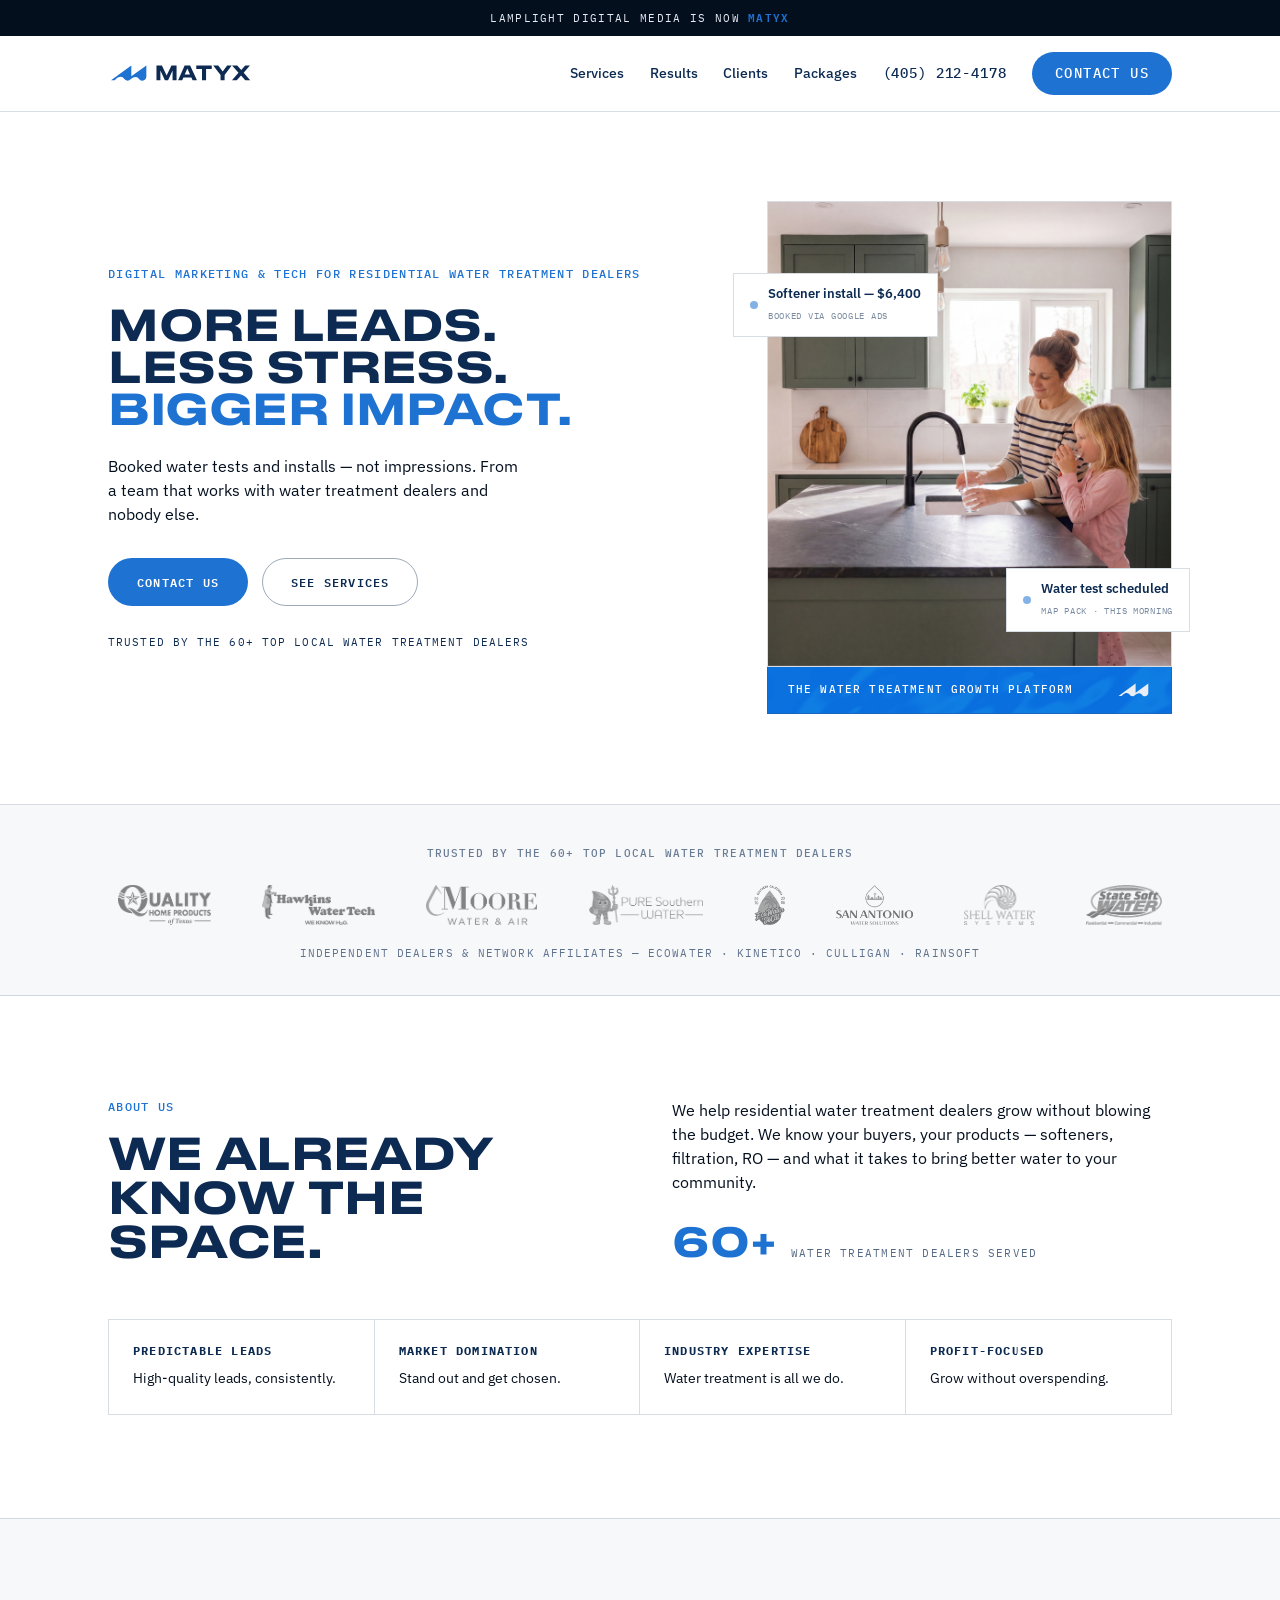
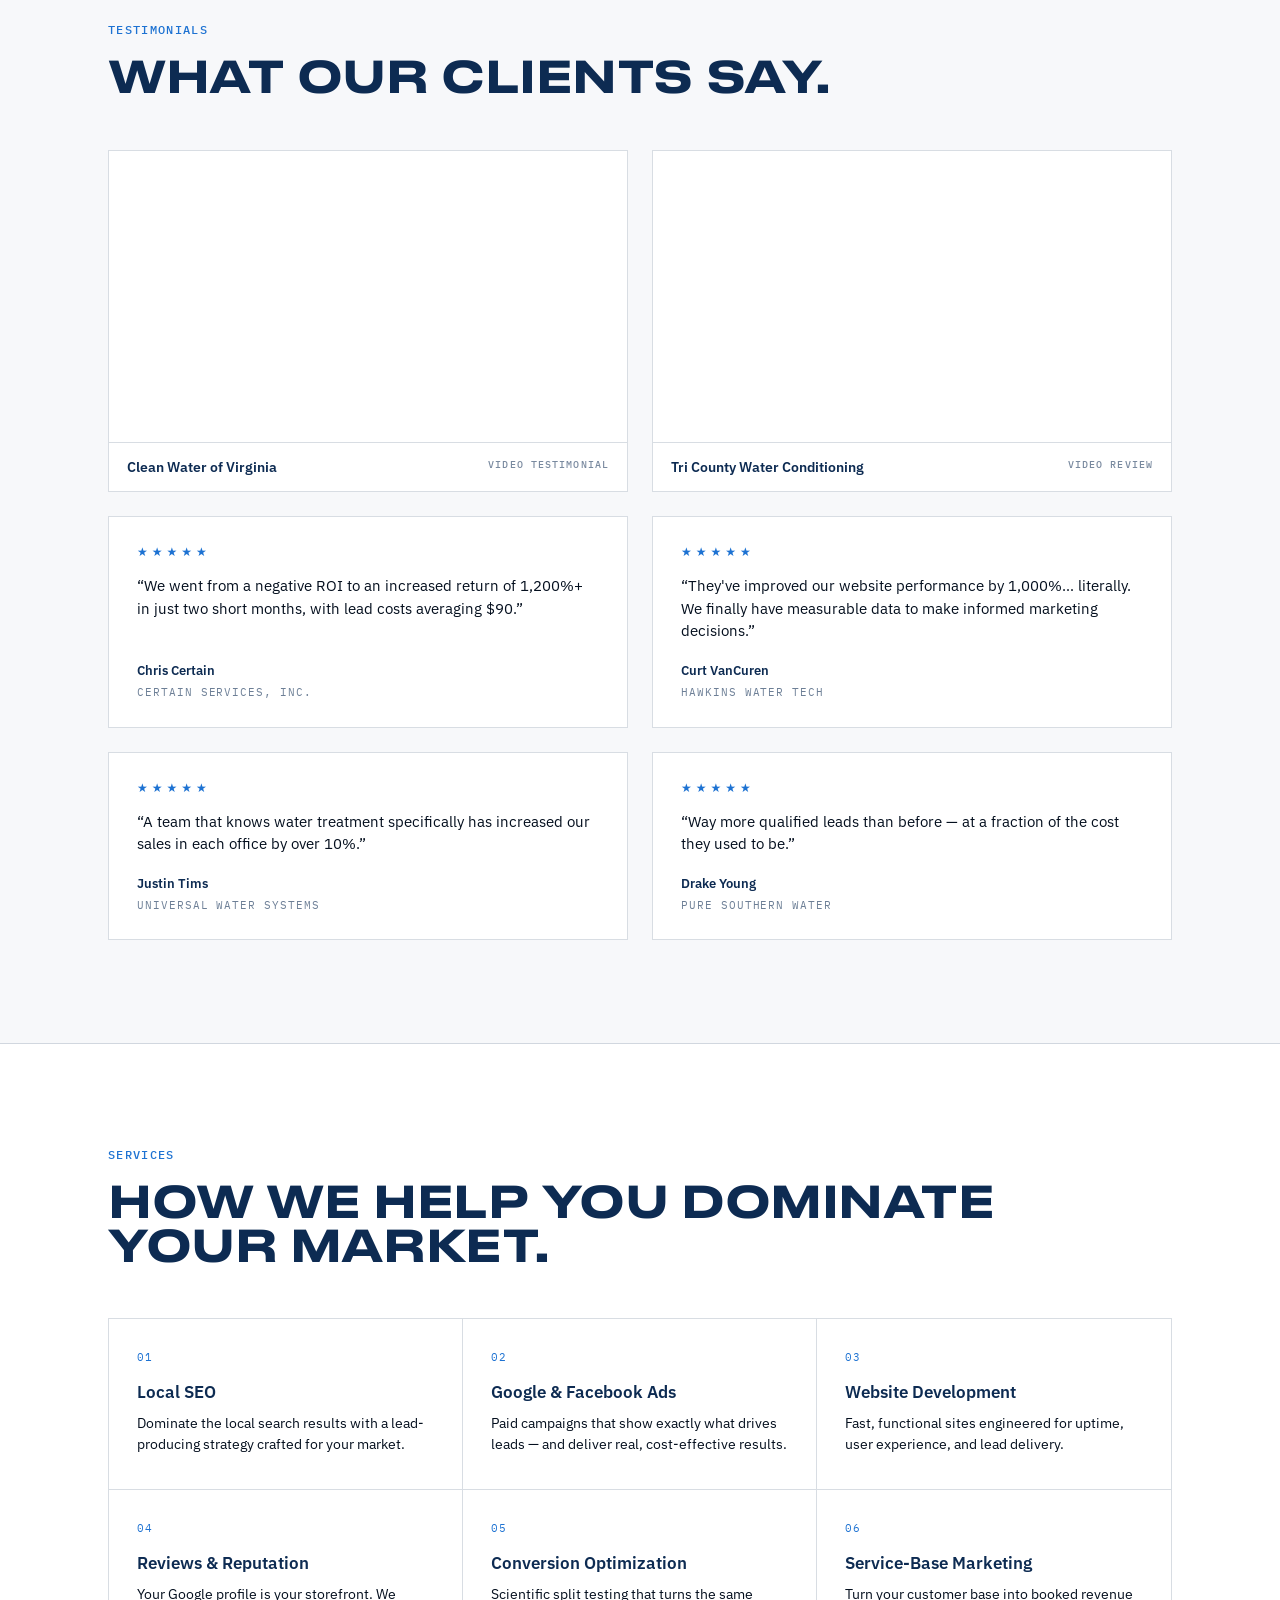
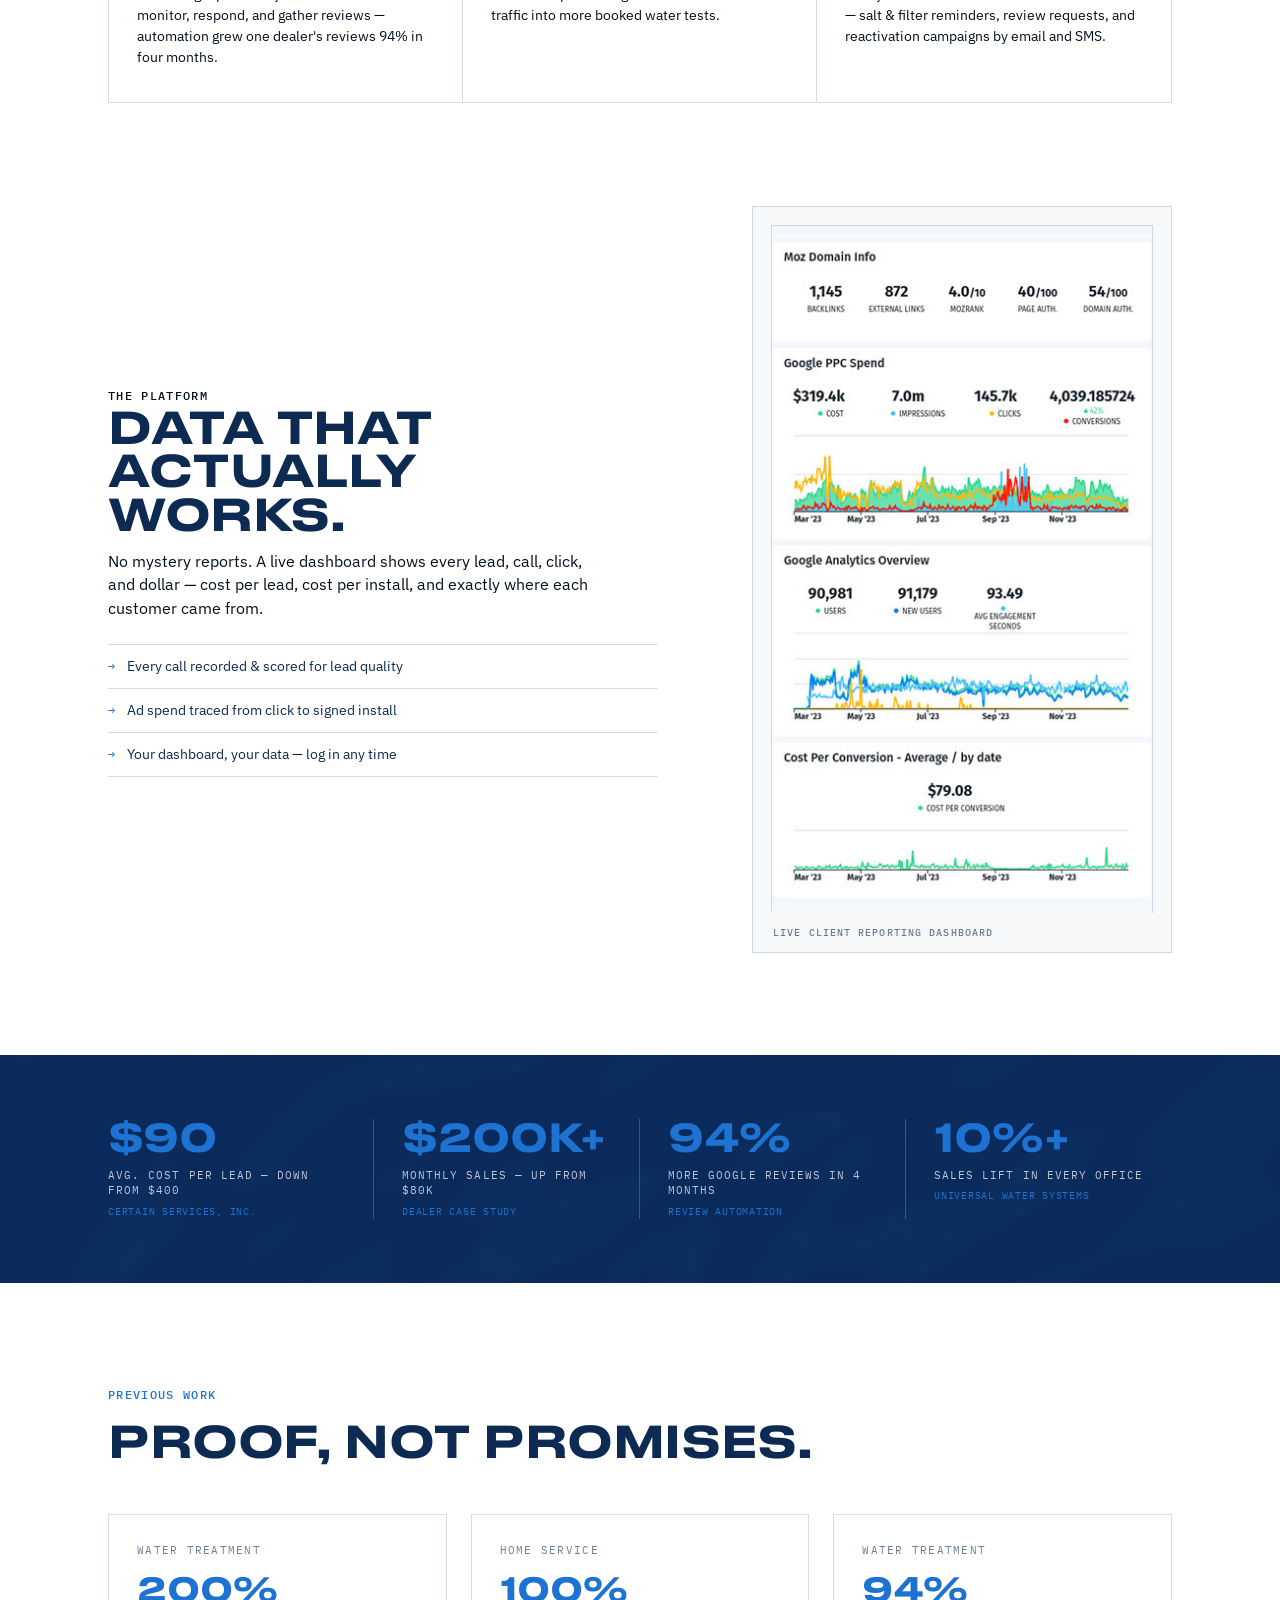
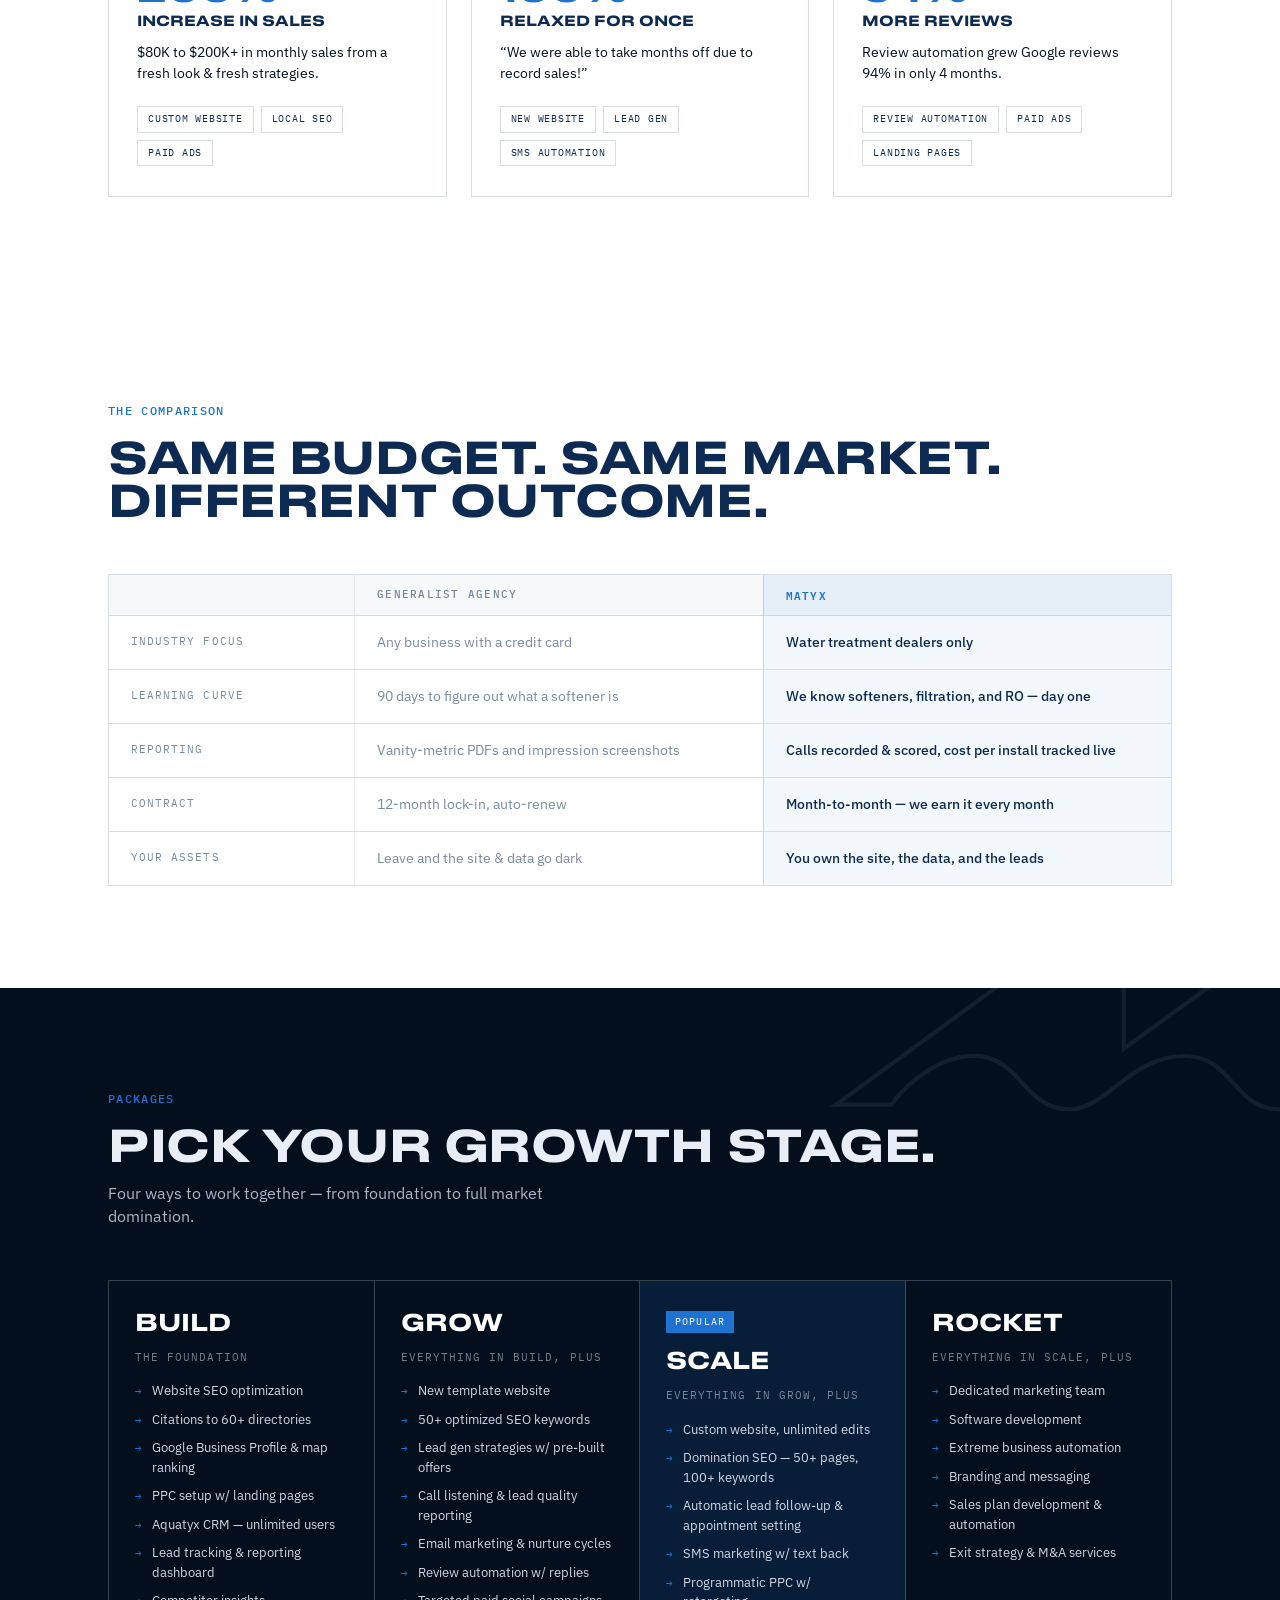
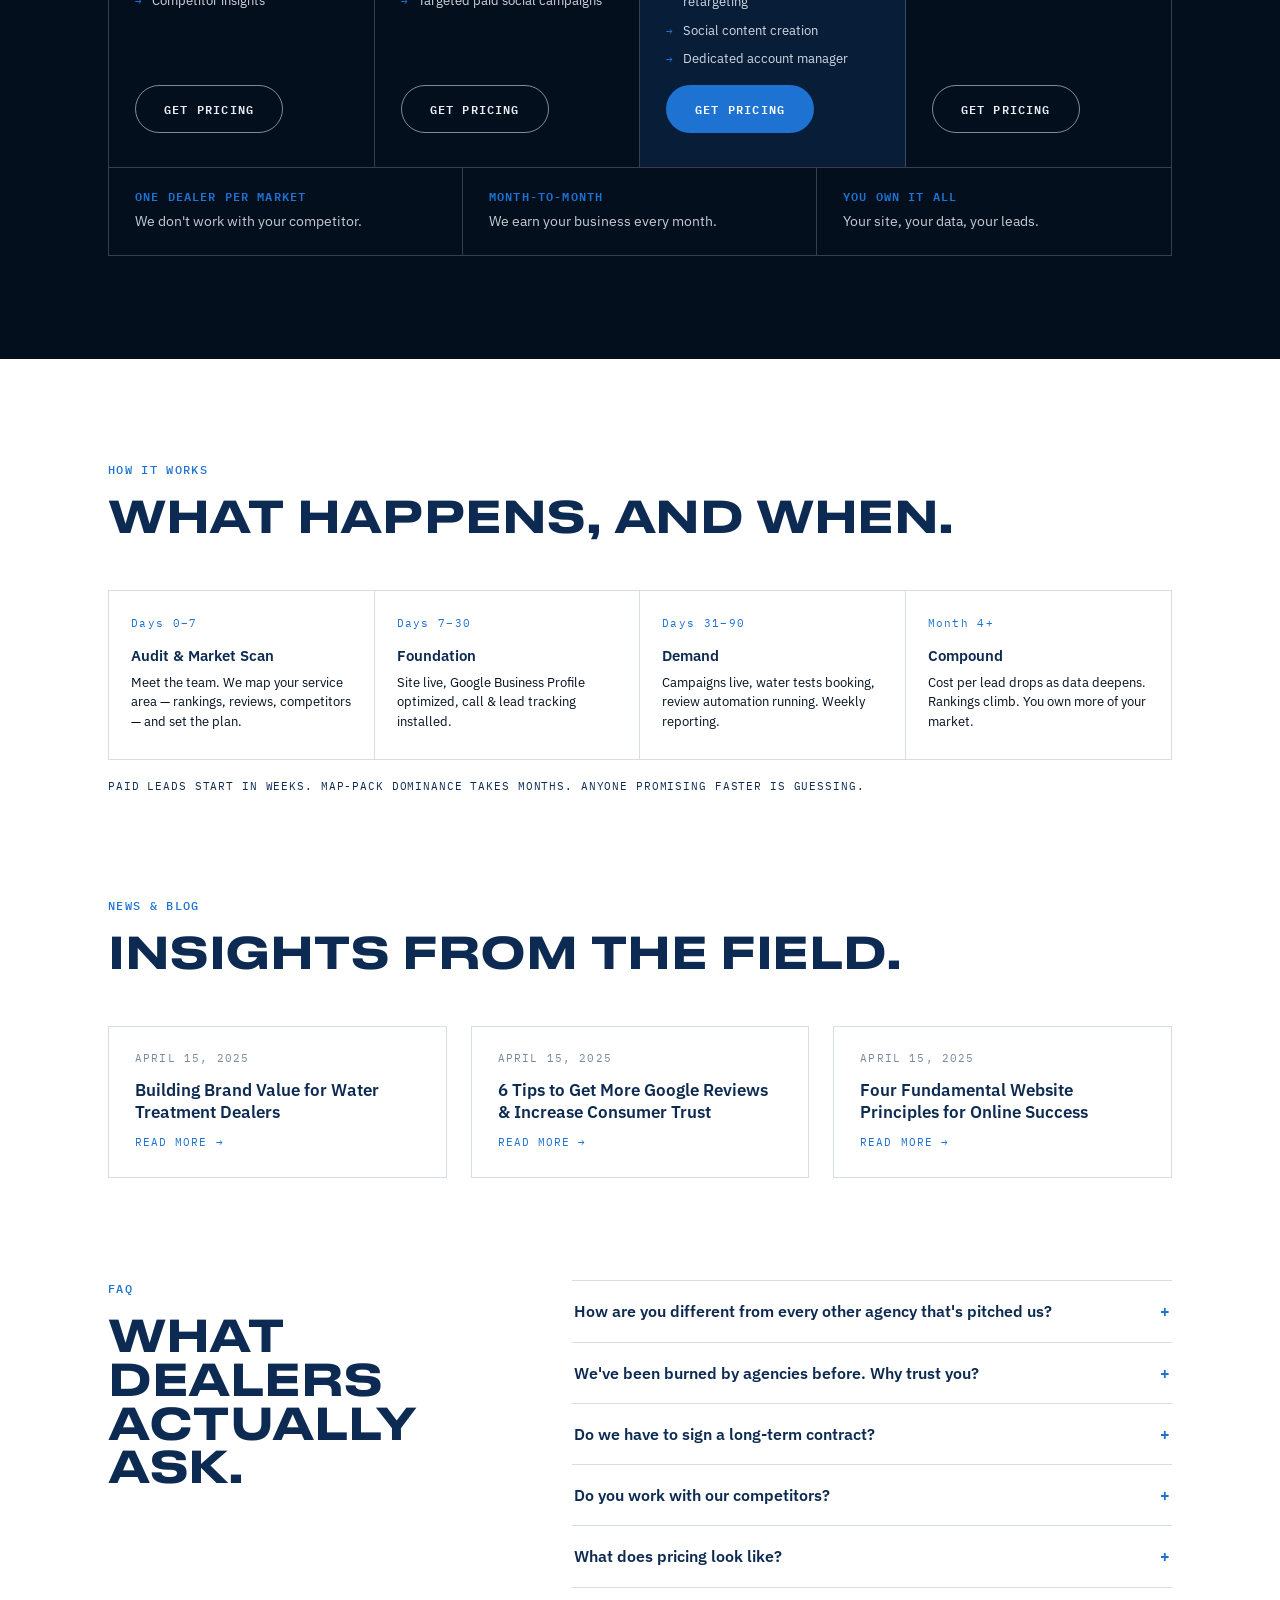
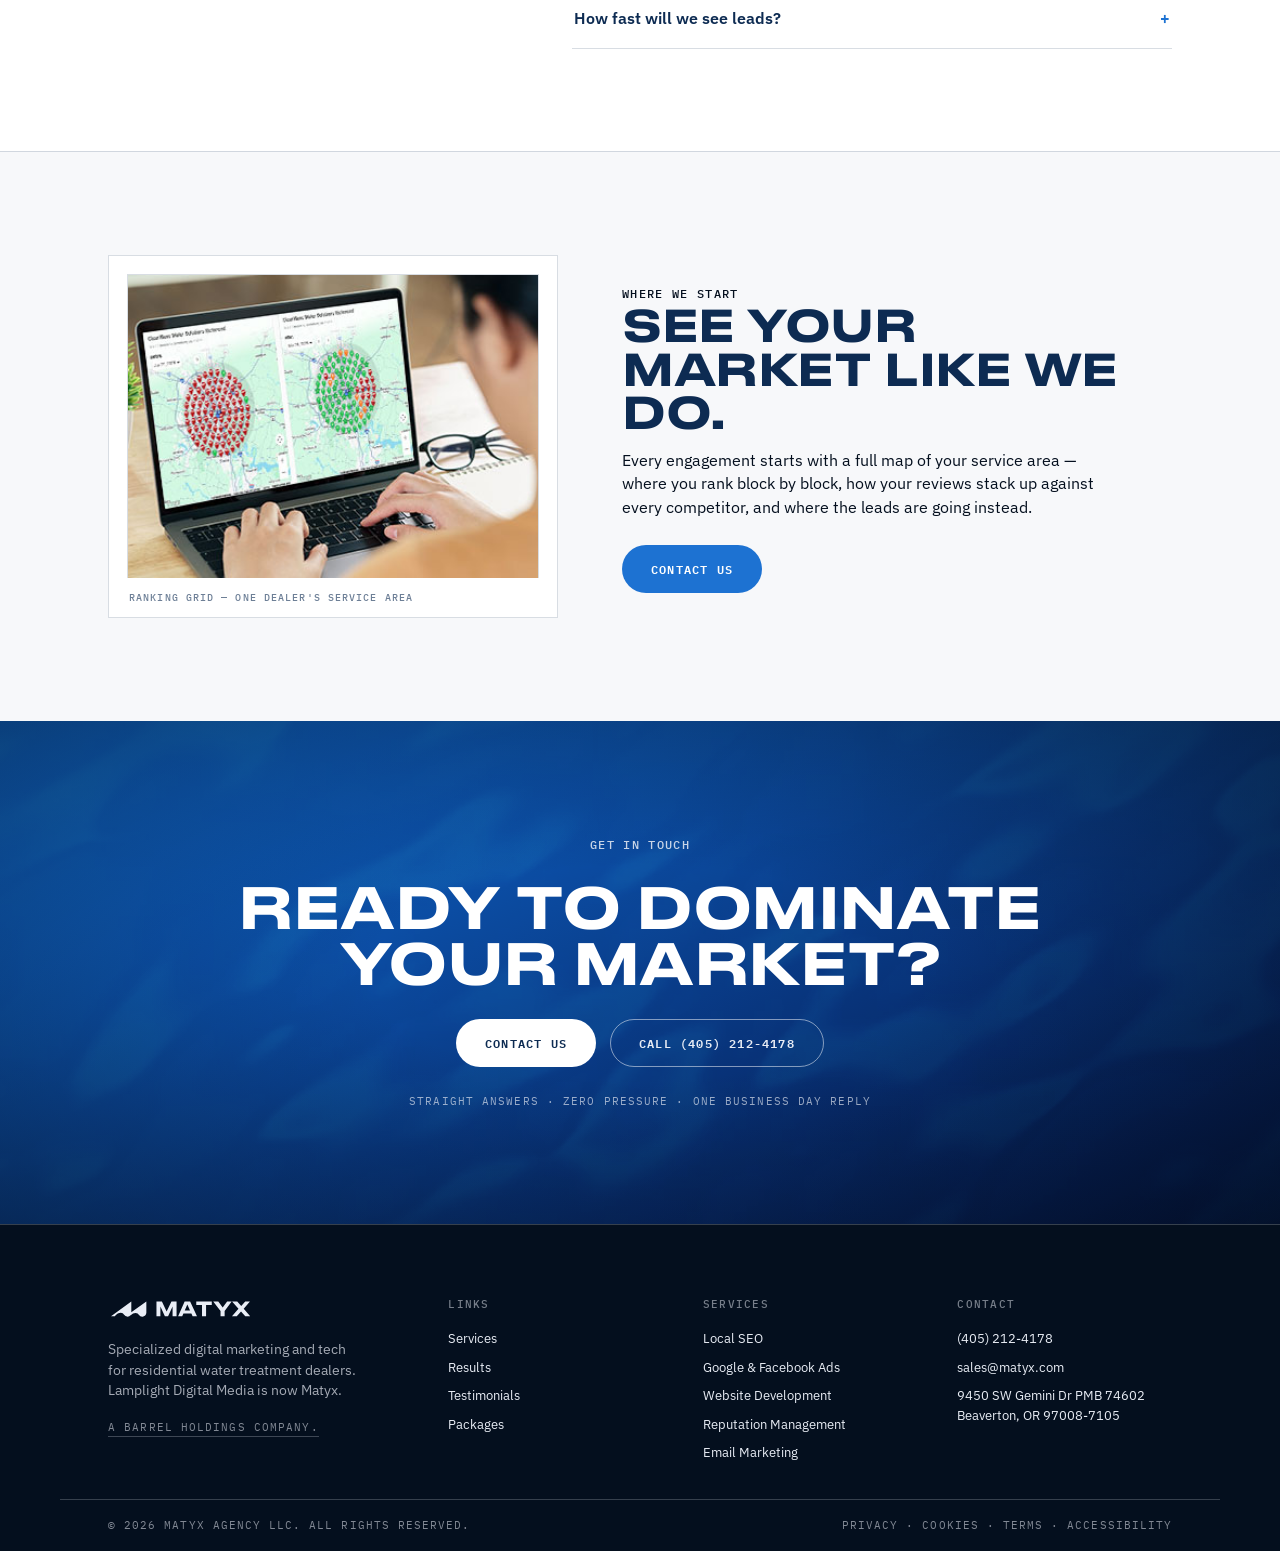
==== commit 25af2252: "Address Update in pages, schema and llms.txt. Contact button font color fix." ====
--- a/index.html
+++ b/index.html
@@ -37,10 +37,10 @@
   "email": "sales@matyx.com",
   "address": {
     "@type": "PostalAddress",
-    "streetAddress": "20808 Road 21.5",
-    "addressLocality": "Lewis",
-    "addressRegion": "CO",
-    "postalCode": "81327",
+    "streetAddress": "9450 SW Gemini Dr PMB 74602",
+    "addressLocality": "Beaverton",
+    "addressRegion": "OR",
+    "postalCode": "97008-7105",
     "addressCountry": "US"
   },
   "areaServed": "United States",
@@ -679,7 +679,7 @@
       <ul>
         <li><a href="tel:+14052124178">(405) 212-4178</a></li>
         <li><a href="mailto:sales@matyx.com">sales@matyx.com</a></li>
-        <li>20808 Road 21.5<br>Lewis, Colorado 81327</li>
+        <li>9450 SW Gemini Dr PMB 74602<br>Beaverton, OR 97008-7105</li>
       </ul>
     </div>
   </div>
--- a/site.css
+++ b/site.css
@@ -144,6 +144,8 @@
 }
 .nav-links a:not(.btn):hover::after { width: 100%; }
 .nav-links .btn { padding: 10px 22px; }
+.nav-links .btn-blue,
+.nav-links .btn-blue:hover { color: var(--white); }
 .nav-phone { font-family: var(--font-mono); font-size: 12px; letter-spacing: .06em; }
 @media (max-width: 980px) { .nav-links a:not(.btn) { display: none; } }
 
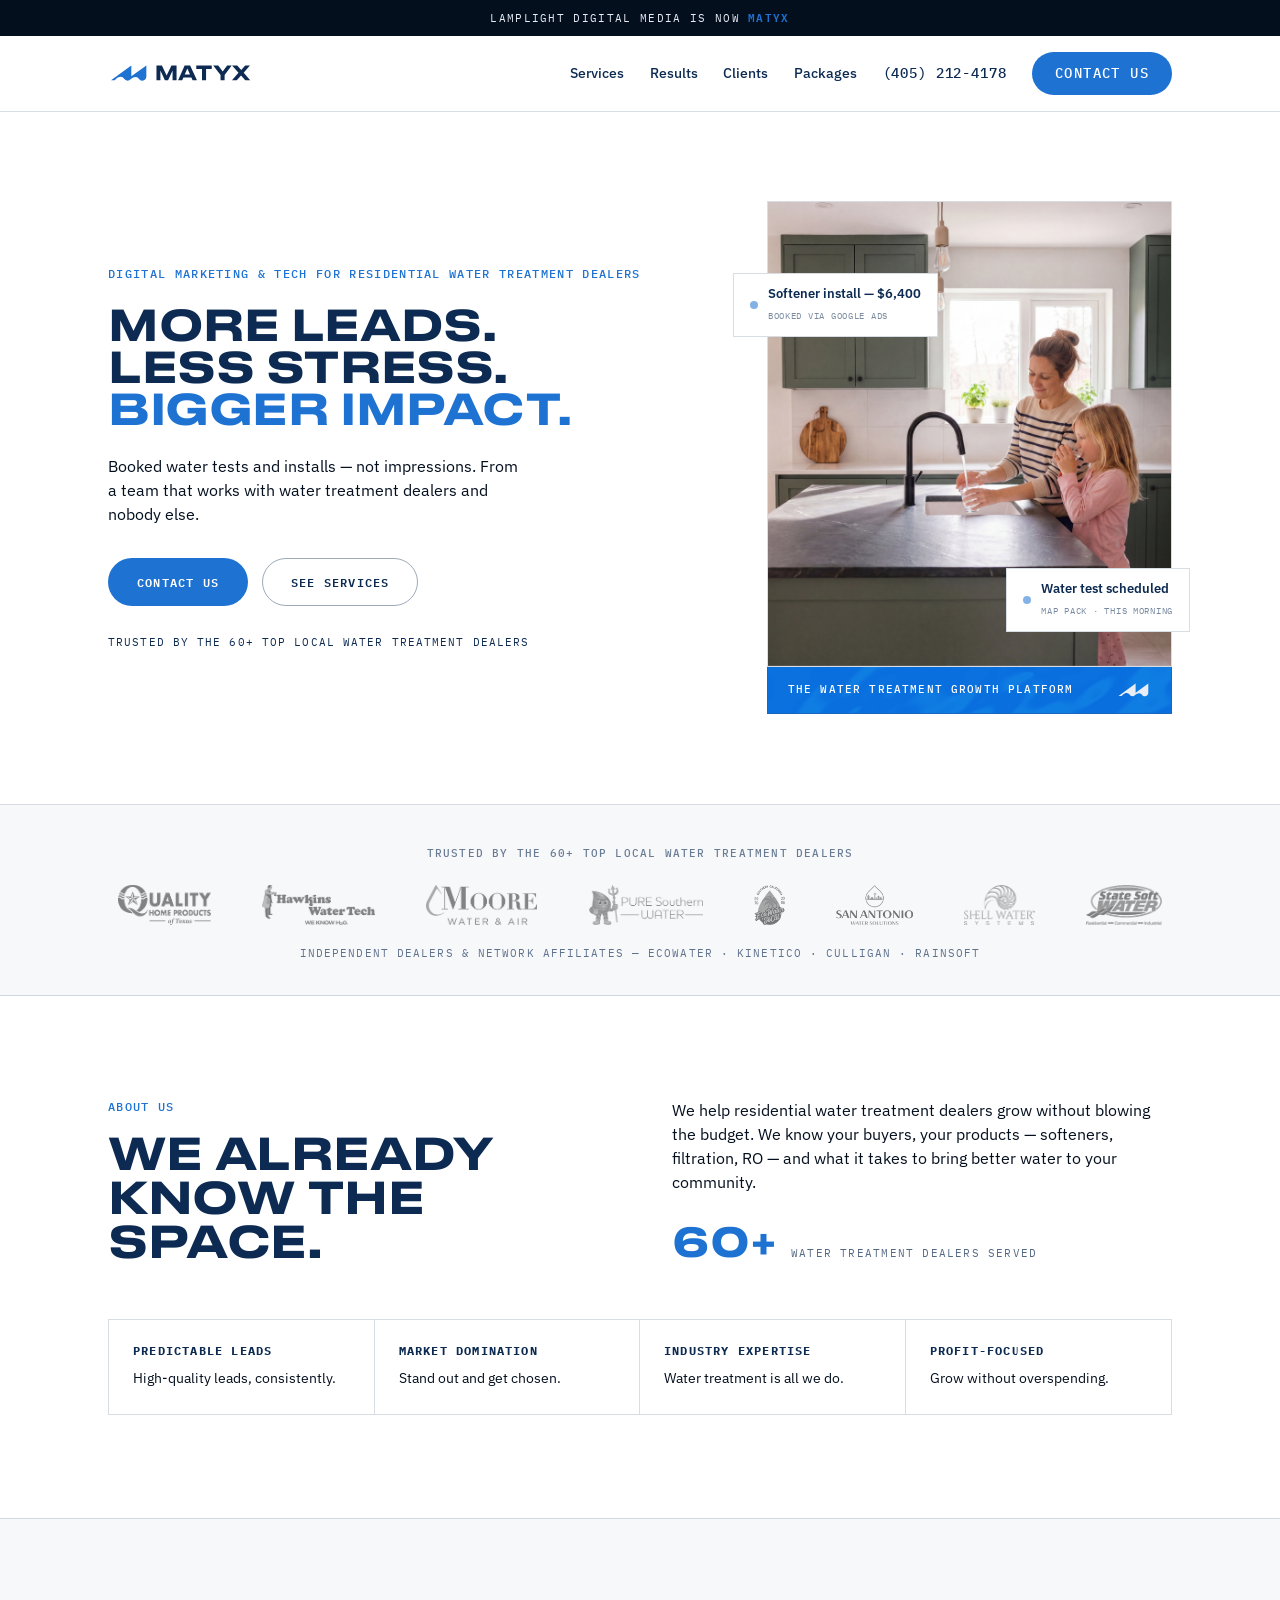
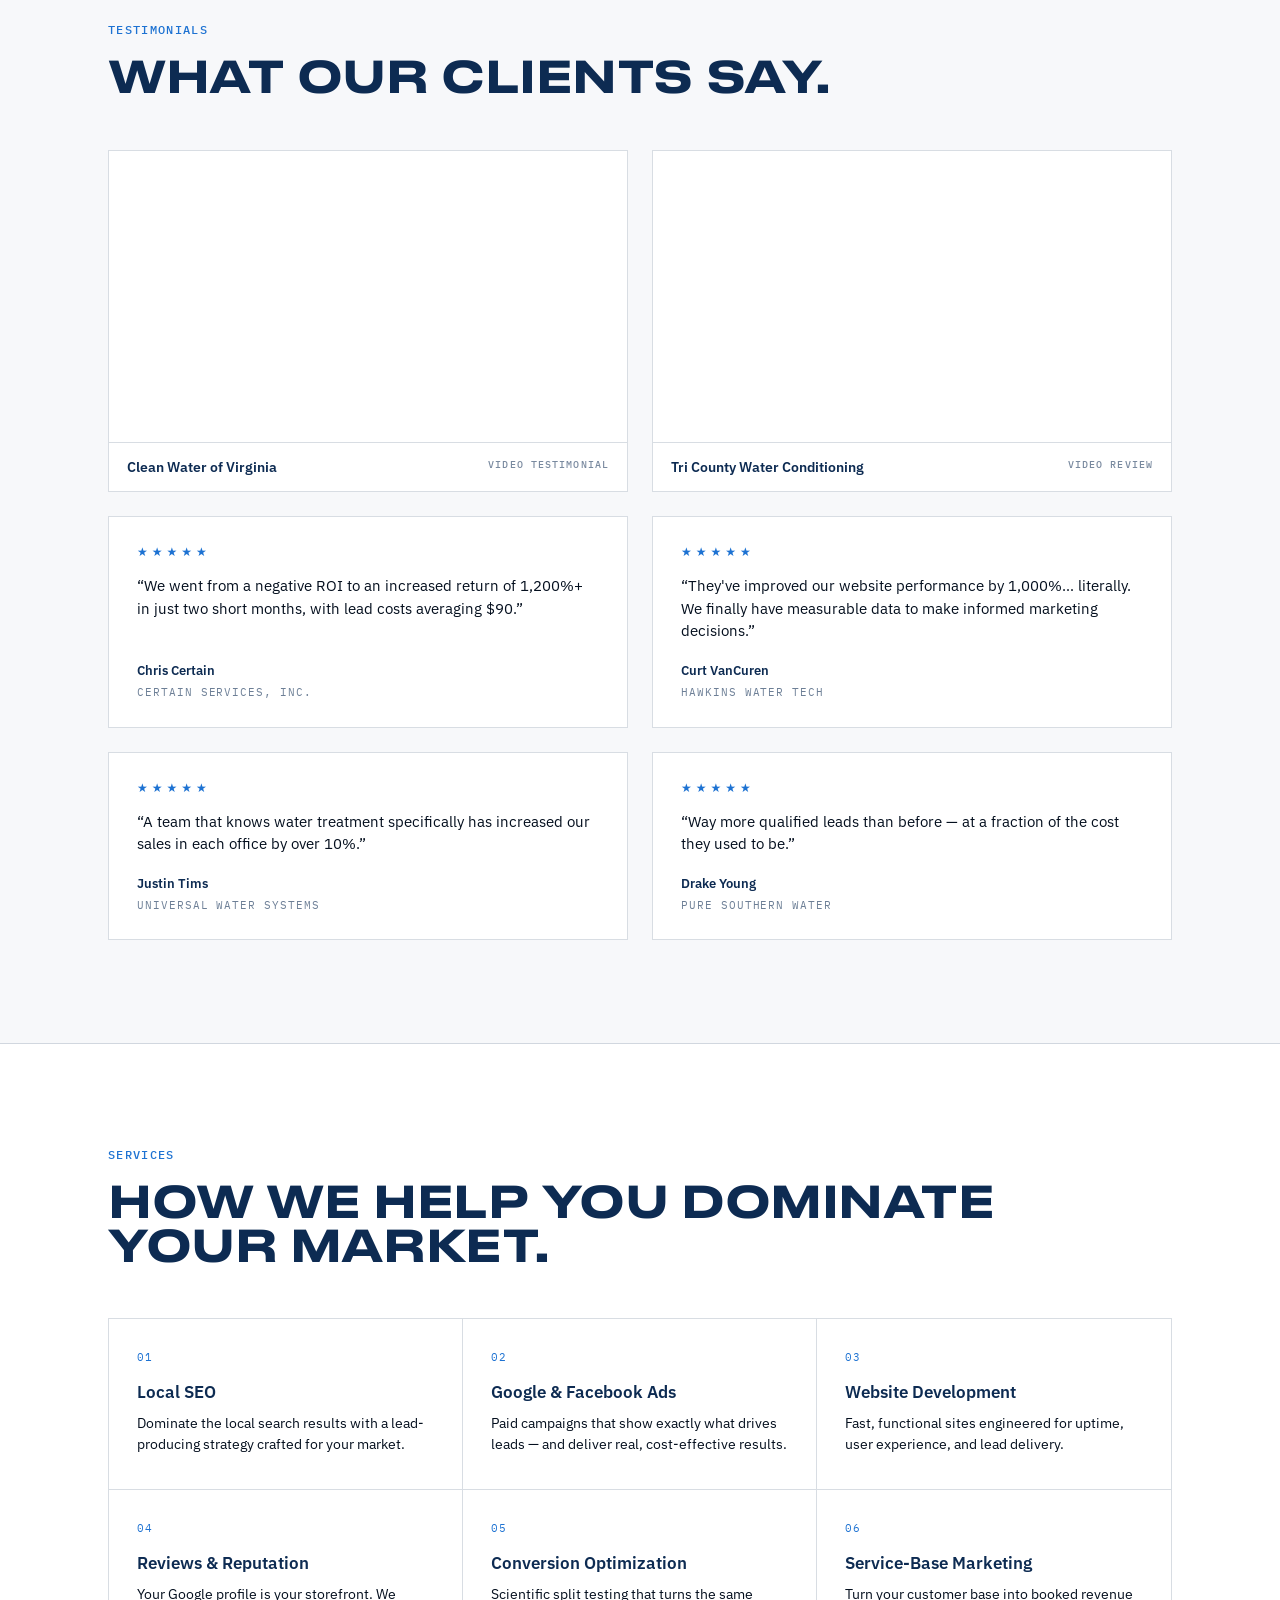
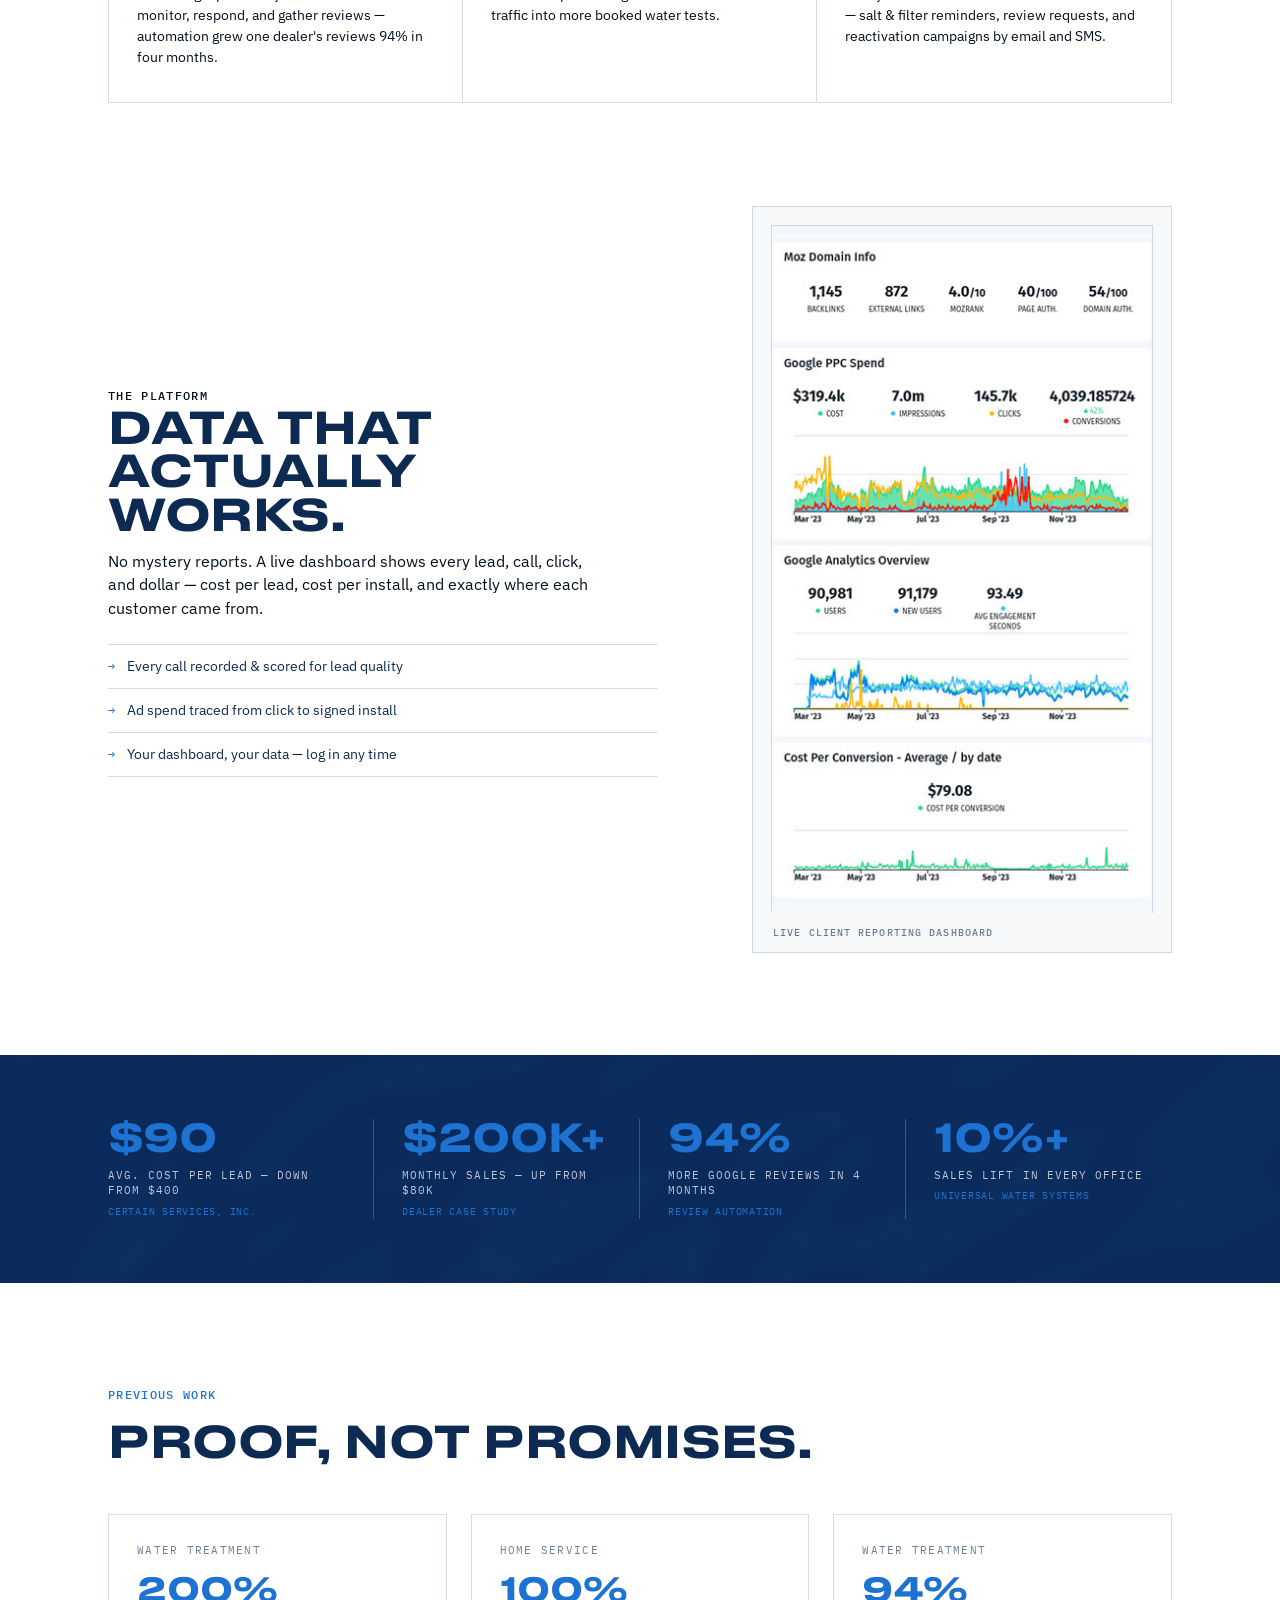
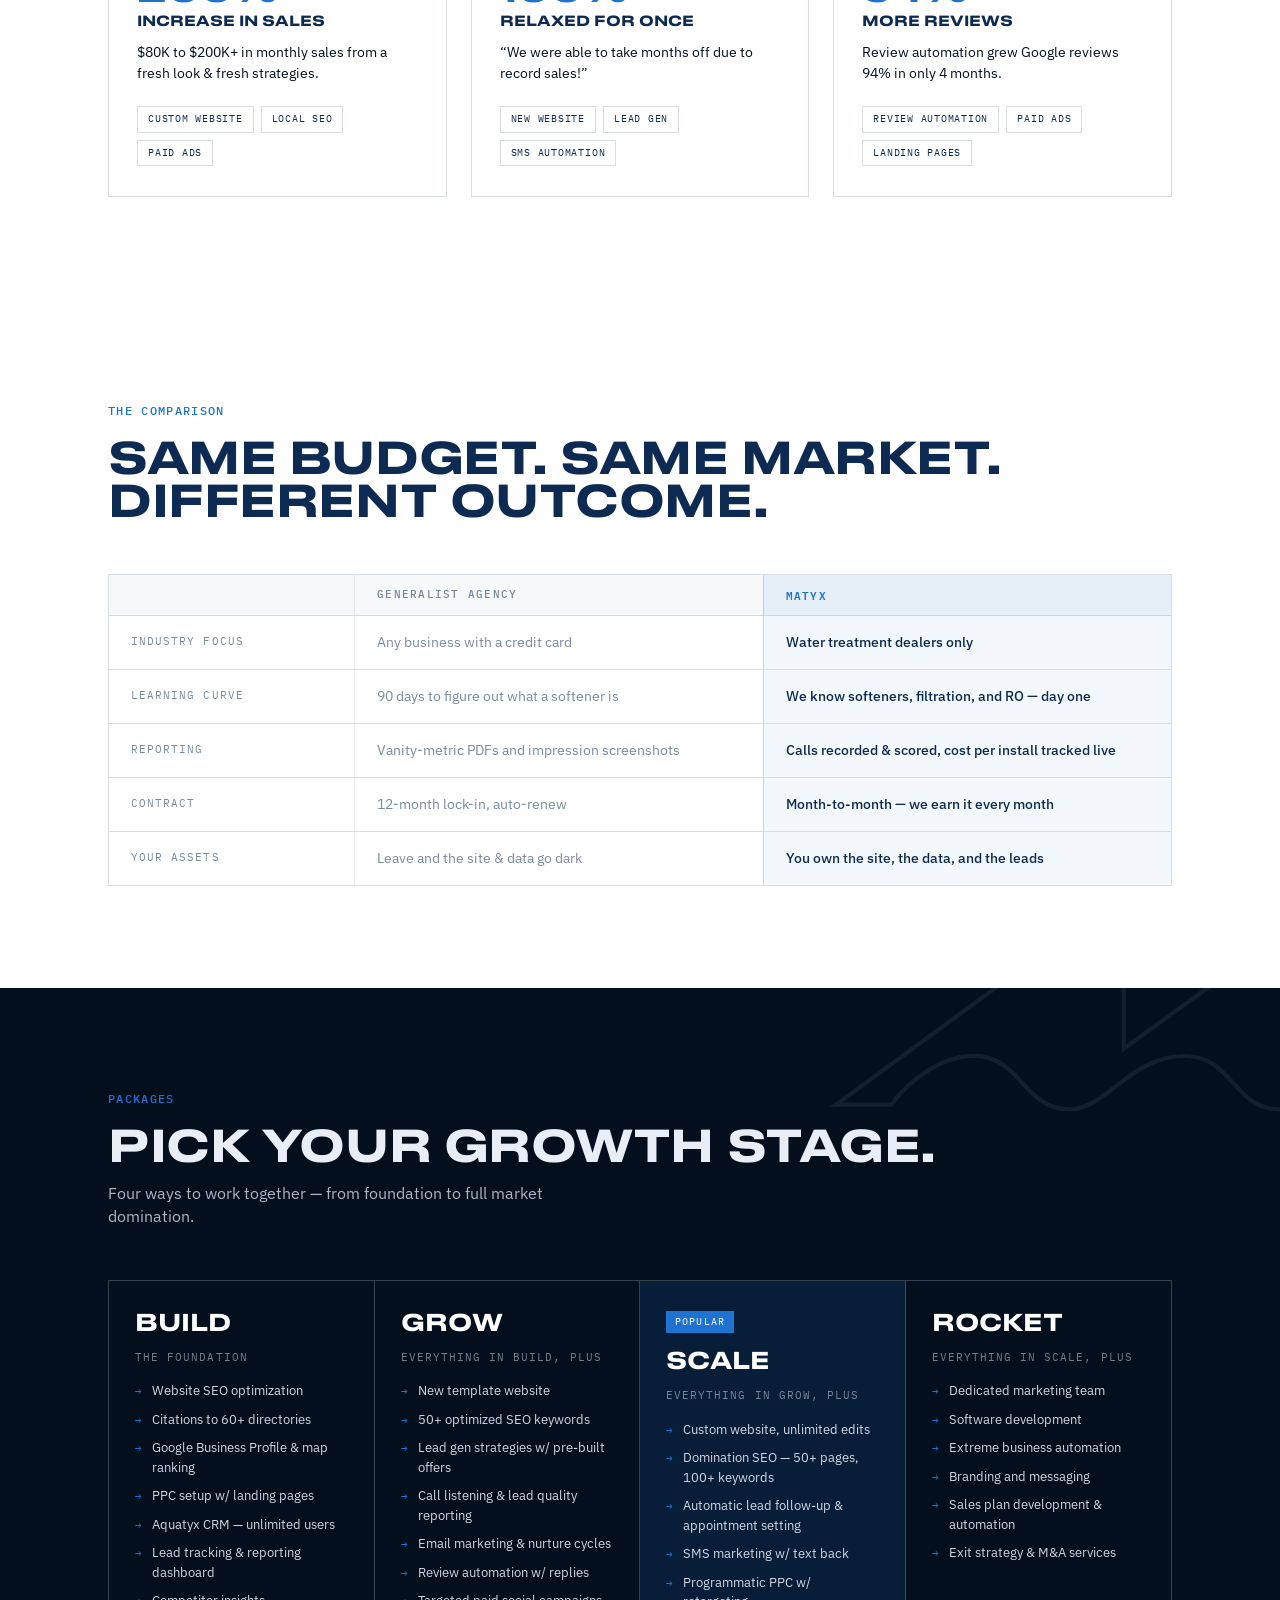
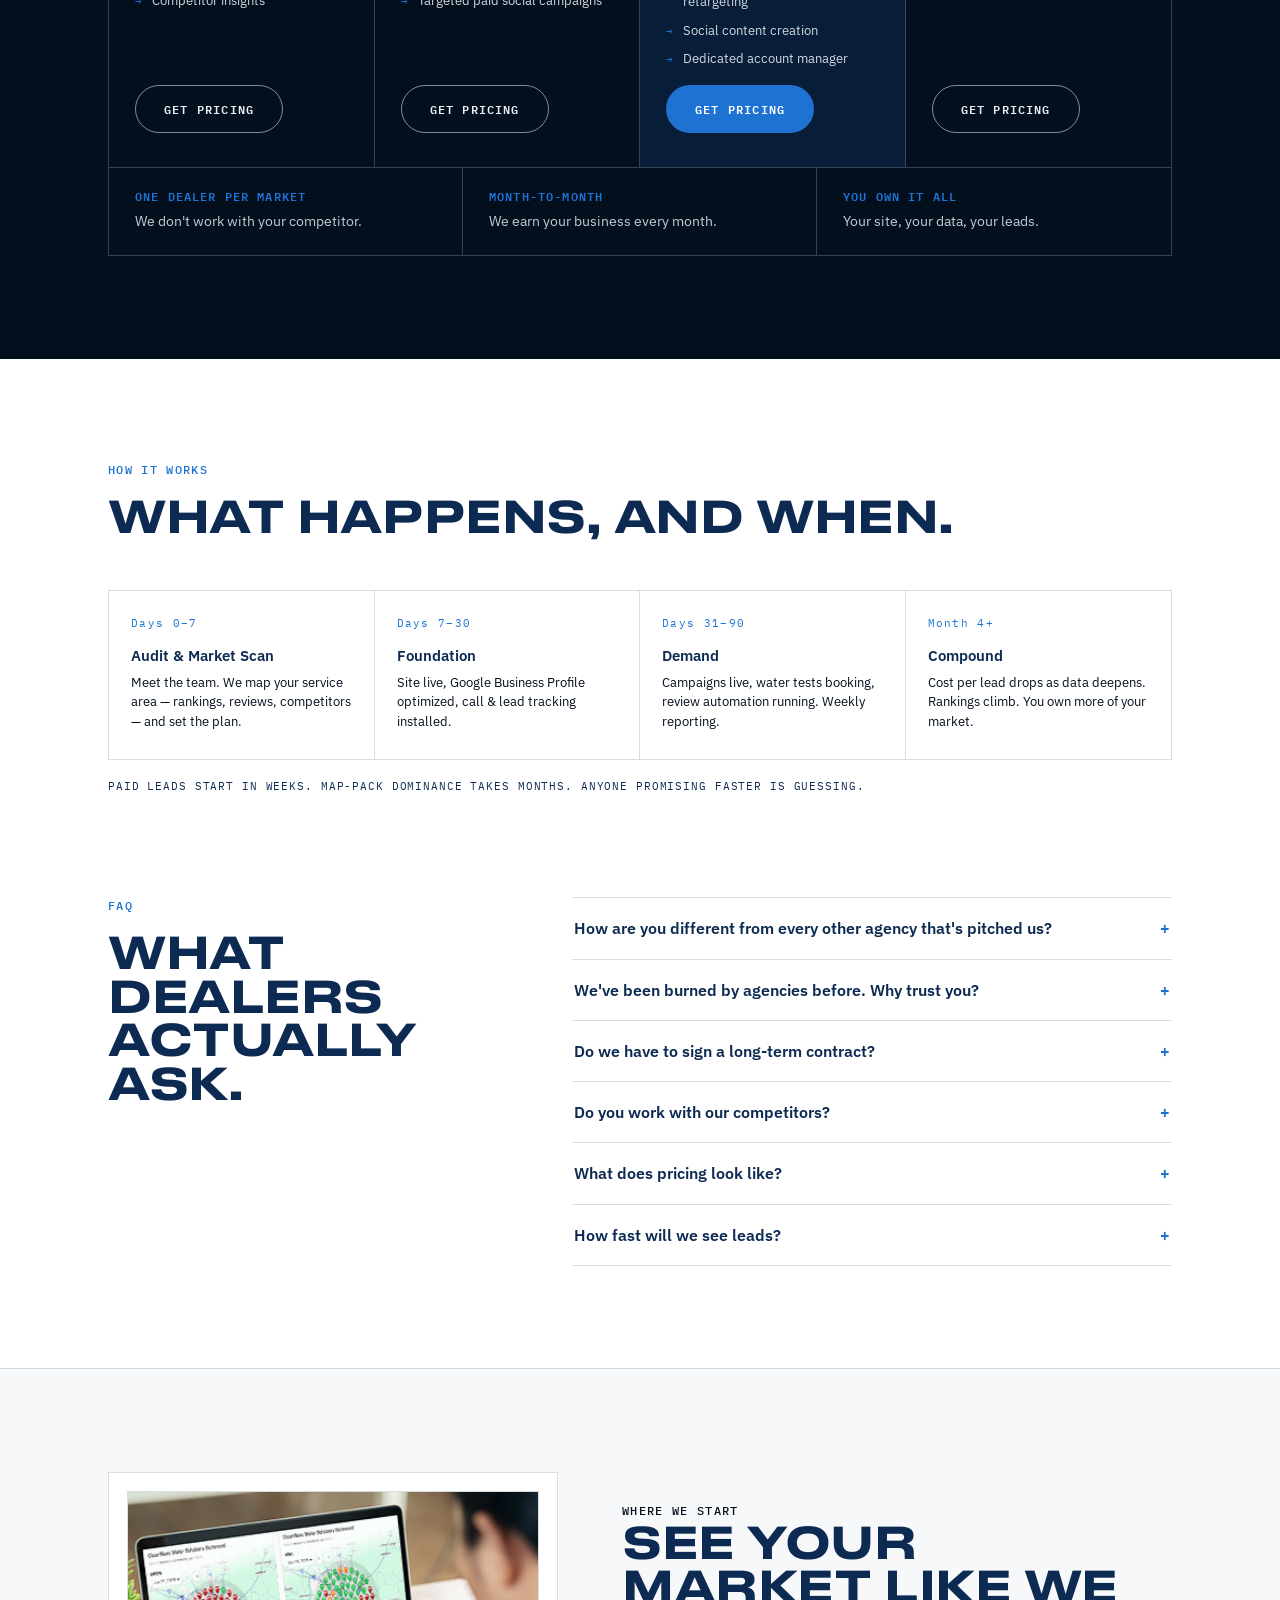
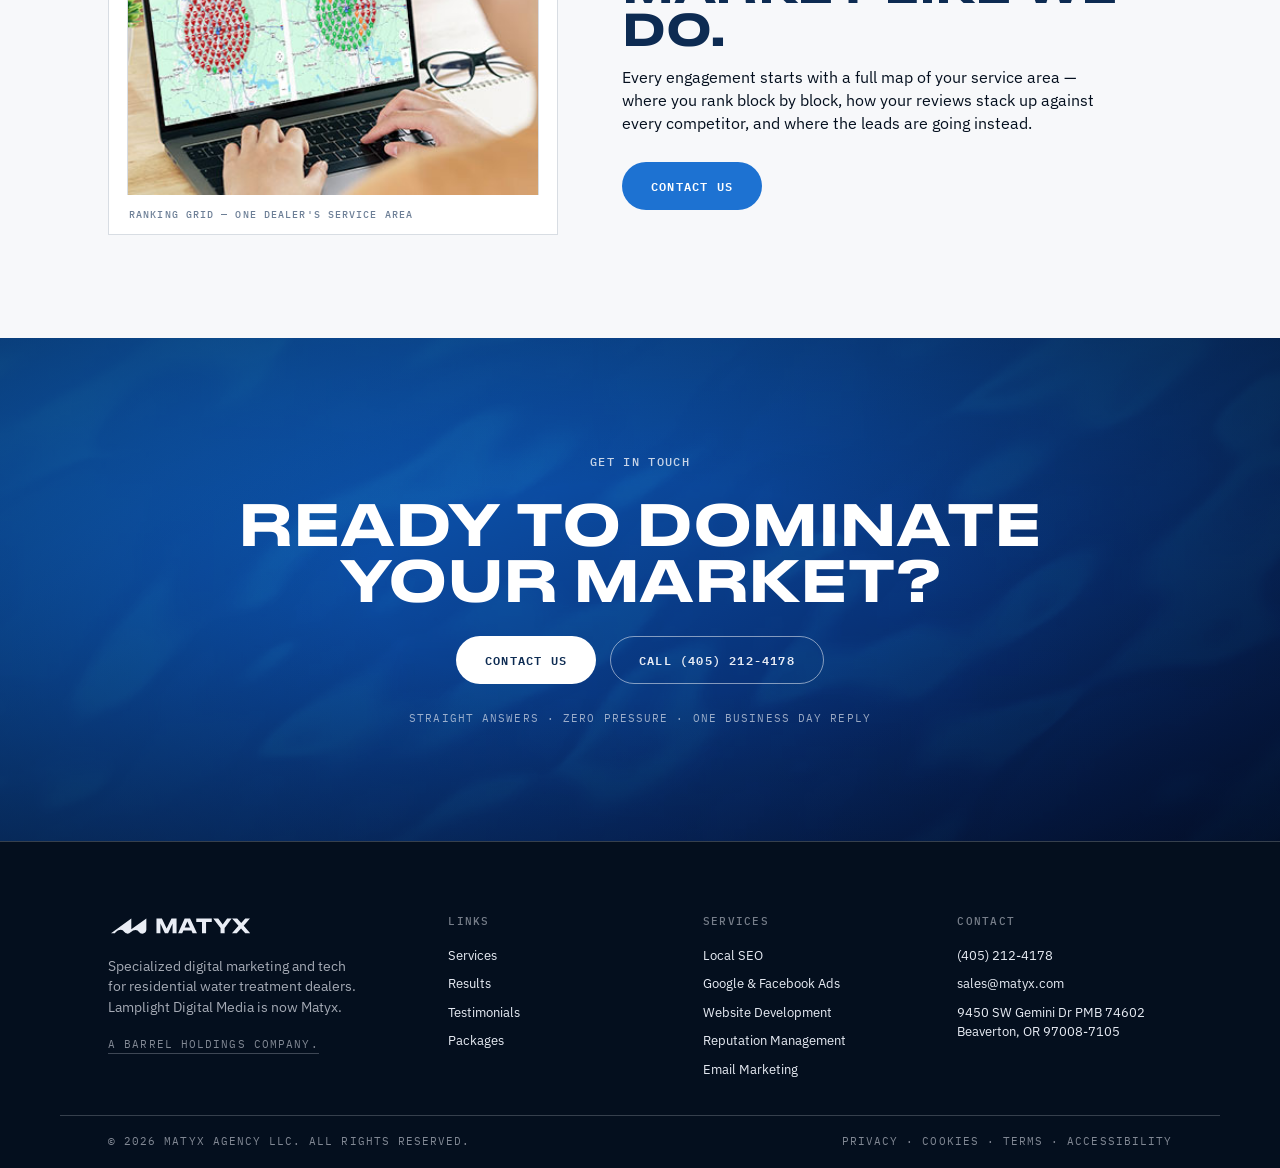
==== commit 3cbdf93c: "Add files via upload" ====
--- a/index.html
+++ b/index.html
@@ -550,34 +550,6 @@
   </div>
 </section>
 
-<!-- ================= BLOG ================= -->
-<section class="section" id="blog" style="padding-top:0">
-  <div class="wrap">
-    <div class="section-head">
-      <span class="eyebrow rv">News &amp; blog</span>
-      <h2 class="display rv rv-d1">Insights from the field.</h2>
-    </div>
-    <div class="blog-grid">
-      <!-- Blog post links are placeholders — point at migrated post URLs when ready -->
-      <a class="post rv" href="#blog">
-        <span class="date">April 15, 2025</span>
-        <h3>Building Brand Value for Water Treatment Dealers</h3>
-        <span class="more">Read more →</span>
-      </a>
-      <a class="post rv rv-d1" href="#blog">
-        <span class="date">April 15, 2025</span>
-        <h3>6 Tips to Get More Google Reviews &amp; Increase Consumer Trust</h3>
-        <span class="more">Read more →</span>
-      </a>
-      <a class="post rv rv-d2" href="#blog">
-        <span class="date">April 15, 2025</span>
-        <h3>Four Fundamental Website Principles for Online Success</h3>
-        <span class="more">Read more →</span>
-      </a>
-    </div>
-  </div>
-</section>
-
 <!-- ================= FAQ ================= -->
 <section class="section faq-section" id="faq" style="padding-top:0">
   <div class="wrap faq-grid">
